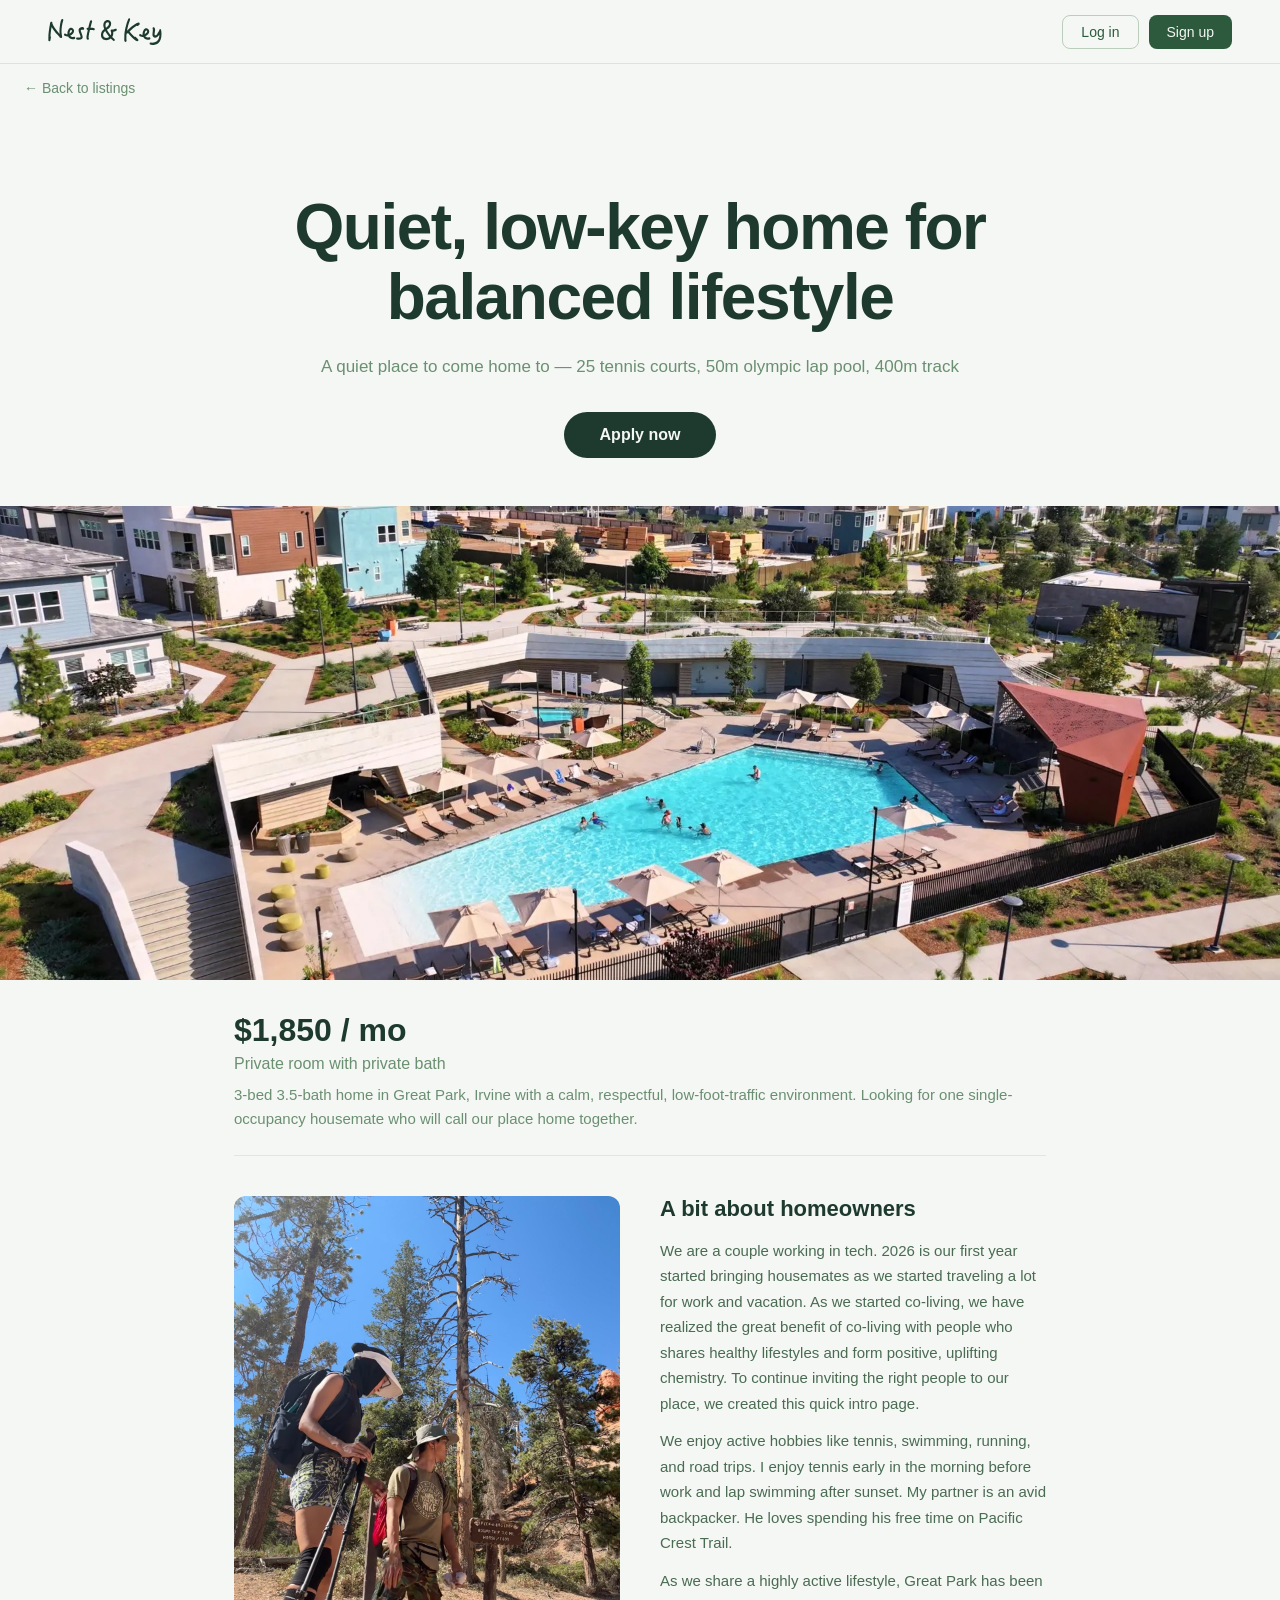
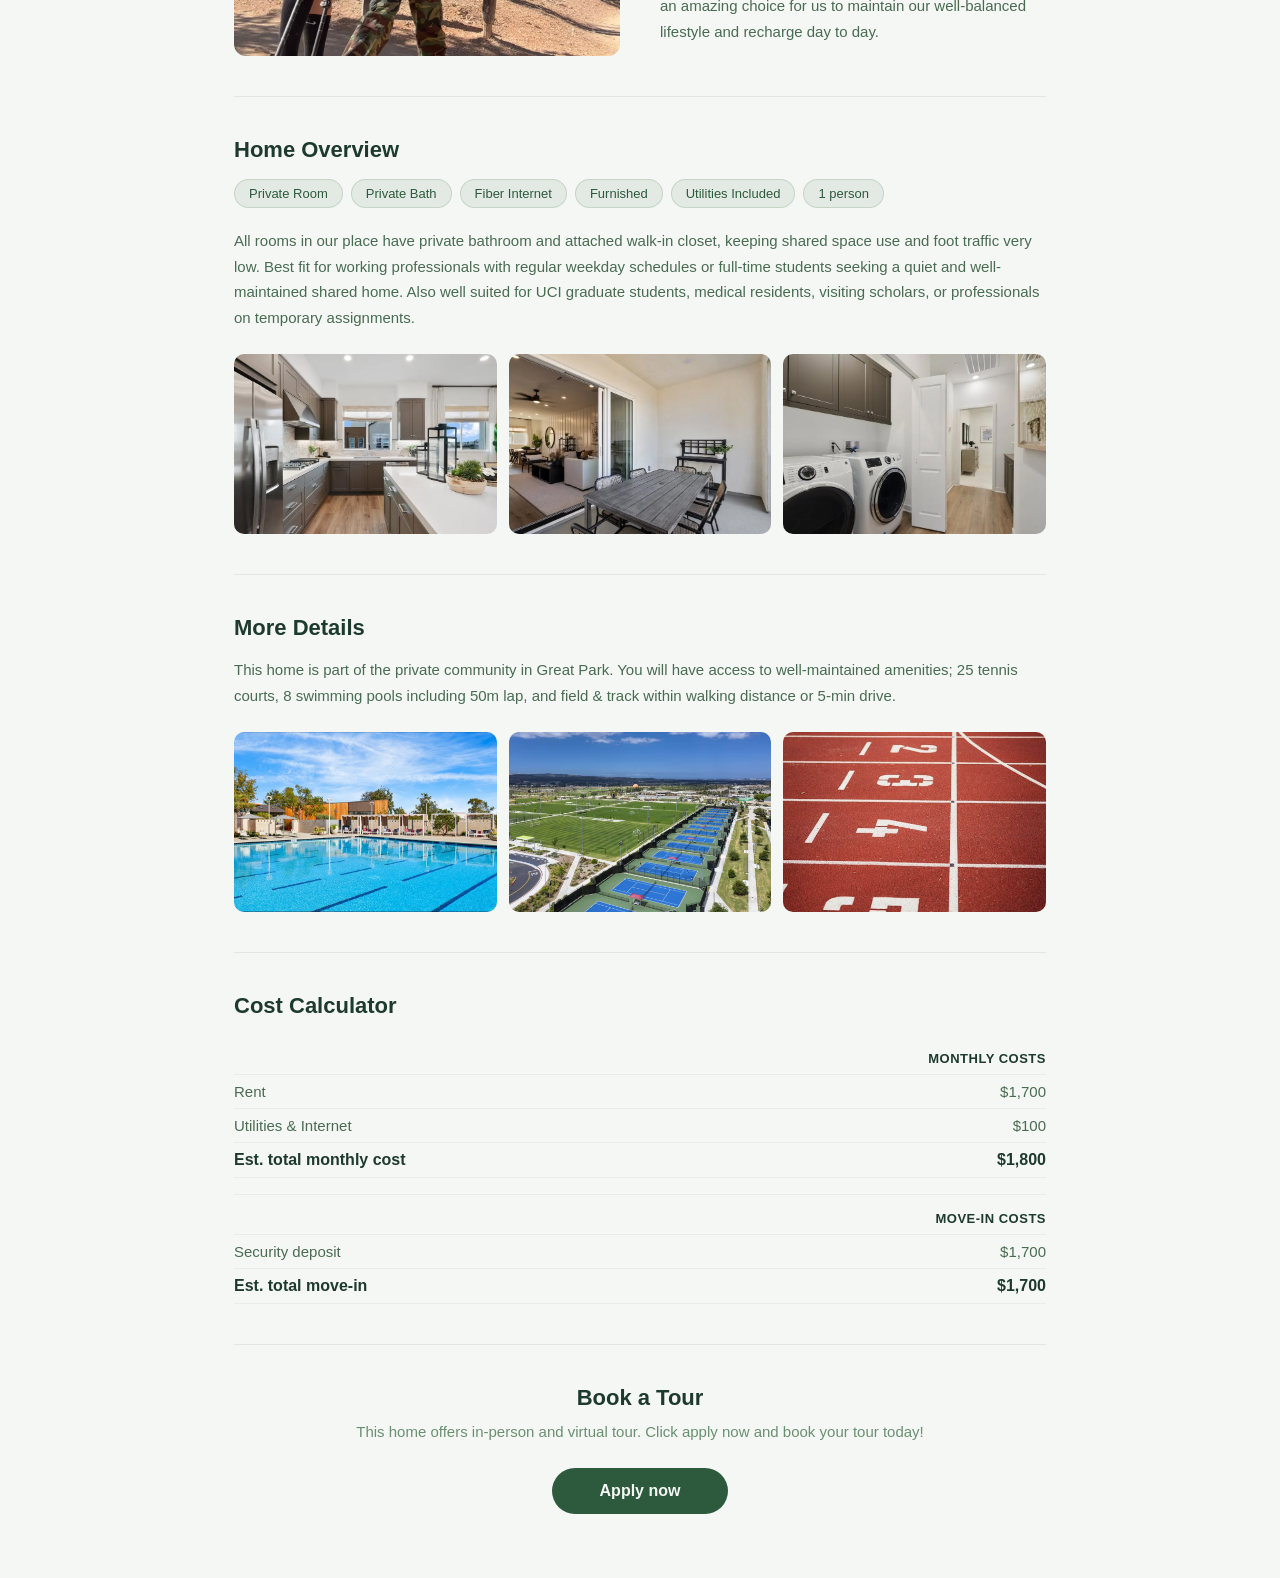
==== listing-sample-socal/index.html @ 3f39ddb7 "Add sample listing page at /listing-sample-socal Responsive property detail page for Great Park, Irv" ====
<!DOCTYPE html>
<html lang="en">
<head>
  <meta charset="UTF-8" />
  <meta name="viewport" content="width=device-width, initial-scale=1.0" />
  <title>Quiet, low-key home — Nest & Key</title>
  <style>
    * { margin: 0; padding: 0; box-sizing: border-box; }
    body { font-family: -apple-system, BlinkMacSystemFont, 'Segoe UI', sans-serif; background: #F4F7F4; color: #1E3A2F; }

    /* Nav */
    nav {
      display: flex; align-items: center; justify-content: space-between;
      padding: 0 48px; height: 64px;
      border-bottom: 1px solid rgba(80,110,80,0.15);
      background: #F4F7F4; position: sticky; top: 0; z-index: 100;
    }
    .nav-left { display: flex; align-items: center; gap: 12px; }
    .nav-logo { cursor: pointer; color: #1E3A2F; text-decoration: none; }
    .nav-actions { display: flex; gap: 10px; }
    .btn-login { padding: 8px 18px; border-radius: 8px; font-size: 14px; font-weight: 500; cursor: pointer; background: transparent; color: #2D5A3D; border: 1px solid rgba(80,130,80,0.35); }
    .btn-signup { padding: 8px 18px; border-radius: 8px; font-size: 14px; font-weight: 500; cursor: pointer; background: #2D5A3D; color: #F4F7F4; border: none; }

    /* Hero */
    .hero { text-align: center; padding: 80px 48px 48px; max-width: 860px; margin: 0 auto; }
    .hero h1 { font-size: clamp(36px, 5vw, 64px); font-weight: 700; letter-spacing: -1.5px; line-height: 1.1; color: #1E3A2F; }
    .hero p { margin-top: 20px; font-size: 17px; color: #6B8F71; line-height: 1.6; }
    .hero .apply-btn { display: inline-block; margin-top: 32px; padding: 14px 36px; background: #1E3A2F; color: #F4F7F4; border-radius: 50px; font-size: 16px; font-weight: 600; cursor: pointer; border: none; text-decoration: none; }
    .hero .apply-btn:hover { background: #2D5A3D; }

    /* Hero photo */
    .hero-photo { width: 100%; max-height: 480px; object-fit: cover; }
    .hero-photo-wrap { overflow: hidden; }
    .hero-photo-wrap img { width: 100%; max-height: 480px; object-fit: cover; display: block; }

    /* Container */
    .container { max-width: 860px; margin: 0 auto; padding: 0 24px; }

    /* Price bar */
    .price-bar { padding: 32px 0 24px; border-bottom: 1px solid rgba(80,110,80,0.12); }
    .price { font-size: 32px; font-weight: 700; color: #1E3A2F; }
    .price-sub { font-size: 16px; color: #6B8F71; margin-top: 6px; }
    .price-desc { font-size: 15px; color: #6B8F71; margin-top: 10px; line-height: 1.6; }

    /* Section */
    .section { padding: 40px 0; border-bottom: 1px solid rgba(80,110,80,0.12); }
    .section h2 { font-size: 22px; font-weight: 700; color: #1E3A2F; margin-bottom: 16px; }
    .section p { font-size: 15px; color: #4A6B52; line-height: 1.7; }

    /* Tags */
    .tags { display: flex; flex-wrap: wrap; gap: 8px; margin-bottom: 20px; }
    .tag { padding: 6px 14px; border-radius: 20px; background: rgba(80,130,80,0.1); color: #2D5A3D; font-size: 13px; font-weight: 500; border: 1px solid rgba(80,130,80,0.2); }

    /* Photo grids */
    .photo-grid-3 { display: grid; grid-template-columns: repeat(3, 1fr); gap: 12px; margin-top: 24px; }
    .photo-grid-3 img { width: 100%; height: 180px; object-fit: cover; border-radius: 10px; }

    /* Homeowner section */
    .homeowner { display: grid; grid-template-columns: 1fr 1fr; gap: 40px; align-items: stretch; }
    .homeowner-img-wrap { position: relative; overflow: hidden; border-radius: 12px; }
    .homeowner-img-wrap img { position: absolute; inset: 0; width: 100%; height: 100%; object-fit: cover; }
    .homeowner-text h2 { font-size: 22px; font-weight: 700; color: #1E3A2F; margin-bottom: 16px; }
    .homeowner-text p { font-size: 15px; color: #4A6B52; line-height: 1.7; margin-bottom: 12px; }

    /* Cost calculator */
    .cost-table { width: 100%; border-collapse: collapse; margin-top: 8px; }
    .cost-table .section-label { font-size: 13px; font-weight: 700; color: #1E3A2F; padding: 16px 0 8px; text-transform: uppercase; letter-spacing: 0.5px; }
    .cost-table tr td { padding: 8px 0; font-size: 15px; color: #4A6B52; border-bottom: 1px solid rgba(80,110,80,0.08); }
    .cost-table tr td:last-child { text-align: right; }
    .cost-table .total td { font-weight: 700; color: #1E3A2F; font-size: 16px; }
    .cost-divider { height: 16px; }

    /* Tour section */
    .tour-section { padding: 40px 0 64px; text-align: center; }
    .tour-section h2 { font-size: 22px; font-weight: 700; color: #1E3A2F; margin-bottom: 12px; }
    .tour-section p { font-size: 15px; color: #6B8F71; margin-bottom: 28px; }
    .tour-section .apply-btn { display: inline-block; padding: 14px 48px; background: #2D5A3D; color: #F4F7F4; border-radius: 50px; font-size: 16px; font-weight: 600; cursor: pointer; border: none; text-decoration: none; }
    .tour-section .apply-btn:hover { background: #3D7A52; }

    /* Back link */
    .back-link { display: inline-flex; align-items: center; gap: 6px; color: #6B8F71; font-size: 14px; text-decoration: none; padding: 16px 24px; }
    .back-link:hover { color: #1E3A2F; }

    /* Responsive */
    @media (max-width: 1024px) {
      nav { padding: 0 24px; }
    }

    @media (max-width: 768px) {
      .hero { padding: 48px 24px 32px; }
      .hero h1 { font-size: clamp(28px, 7vw, 44px); }
      .homeowner { grid-template-columns: 1fr; gap: 24px; }
      .homeowner-img-wrap { height: 240px; }
      .photo-grid-3 { grid-template-columns: 1fr 1fr; }
      .photo-grid-3 img { height: 140px; }
    }

    @media (max-width: 480px) {
      .price { font-size: 26px; }
      .photo-grid-3 { grid-template-columns: 1fr; }
      .photo-grid-3 img { height: 220px; }
      .hero .apply-btn { width: 100%; text-align: center; }
    }
  </style>
</head>
<body>

  <nav>
    <div class="nav-left">
      <a class="nav-logo" href="/">
        <svg width="120" height="34" viewBox="40 88 160 55" fill="none" xmlns="http://www.w3.org/2000/svg" style="display:block;">
          <path d="M206.475 119.691C206.475 126.019 204.839 130.495 201.611 133.25C198.942 135.488 195.542 136.65 191.324 136.65C188.655 136.65 187.321 135.832 187.321 134.283C187.321 133.163 187.881 132.604 188.957 132.561C189.473 132.604 190.248 132.69 191.281 132.819C197.866 132.733 201.654 129.849 202.687 124.125C202.902 122.79 203.031 121.413 203.031 119.95C200.75 123.135 198.512 124.727 196.317 124.727C194.939 124.727 193.906 124.297 193.132 123.35C192.314 122.446 191.926 121.284 191.926 119.864C191.926 119.003 192.013 117.625 192.228 115.818C192.443 114.01 192.572 112.719 192.572 111.858C192.572 111.6 192.486 111.255 192.357 110.739C192.185 110.222 192.142 109.878 192.142 109.62C192.142 108.544 192.744 107.984 194.036 107.984C194.724 107.984 195.284 108.458 195.671 109.404C196.015 110.179 196.188 111.126 196.188 112.159C196.188 112.546 196.015 113.752 195.757 115.732C195.499 117.712 195.37 119.046 195.37 119.734C195.37 120.509 195.671 120.897 196.36 120.897C197.307 120.897 198.297 120.251 199.33 118.96C200.104 118.013 201.137 116.334 202.472 113.967C203.117 112.848 203.031 110.524 204.452 110.524C205.786 110.524 206.475 113.795 206.475 116.808V119.691Z" fill="currentColor"/>
          <path d="M188.711 125.976C188.711 127.353 187.248 128.085 184.364 128.085C181.093 128.085 178.682 126.621 177.133 123.652H175.842C174.723 123.652 173.647 123.436 172.528 122.963C171.064 122.36 170.375 121.586 170.375 120.639C170.375 119.434 170.935 118.831 172.054 118.831C172.312 118.831 172.743 119.046 173.345 119.477C173.948 119.907 174.507 120.122 175.11 120.122H176.1C175.971 119.39 175.928 118.788 175.928 118.357C175.928 116.291 176.444 114.355 177.477 112.547C178.682 110.438 180.189 109.362 182.04 109.362C183.116 109.362 184.149 109.878 185.182 110.911C186.215 111.944 186.731 113.106 186.731 114.312C186.731 117.497 184.579 120.251 180.275 122.576C181.308 123.824 182.427 124.426 183.718 124.426C184.063 124.426 184.622 124.383 185.354 124.297C186.086 124.211 186.645 124.125 186.989 124.125C187.42 124.125 187.85 124.34 188.195 124.685C188.539 125.115 188.711 125.545 188.711 125.976ZM183.331 114.484C183.331 114.139 183.159 113.838 182.901 113.494C182.556 113.236 182.212 113.063 181.868 113.063C181.093 113.063 180.49 113.709 180.06 115C179.629 116.076 179.457 117.195 179.457 118.357V119.132C182.04 117.454 183.331 115.904 183.331 114.484Z" fill="currentColor"/>
          <path d="M171.391 102.217C171.391 103.422 170.659 104.326 169.282 105.014C168.206 105.617 167.603 105.875 167.431 105.875C167.216 105.875 166.829 105.746 166.226 105.488C162.395 107.769 158.608 110.782 154.906 114.527C156.068 116.162 157.446 117.798 159.038 119.433C160.803 121.327 162.266 122.662 163.471 123.393C163.816 123.393 163.988 123.35 164.074 123.35C164.461 123.35 164.892 123.565 165.365 123.953L167.905 126.234C168.808 127.052 169.282 127.783 169.282 128.386C169.282 128.86 169.11 129.29 168.765 129.677C168.378 130.065 167.948 130.28 167.474 130.28C166.656 130.28 165.666 129.849 164.461 129.075C160.458 126.406 156.413 122.403 152.367 117.109C151.635 117.755 150.86 118.185 150.085 118.357C149.87 120.38 149.784 122.231 149.784 123.867C149.784 125.933 149.784 127.396 149.87 128.171C149.87 128.343 149.87 128.644 149.956 129.032C149.999 129.462 150.042 129.72 150.042 129.849C150.042 130.28 149.87 130.667 149.569 131.012C149.225 131.356 148.88 131.528 148.45 131.528C147.761 131.528 147.202 131.141 146.814 130.452C146.47 129.893 146.341 129.29 146.341 128.515C146.341 128.085 146.341 127.009 146.384 125.244C146.384 123.522 146.384 122.575 146.384 122.317C146.384 118.486 147.029 113.795 148.321 108.243C149.483 103.121 150.903 98.6442 152.539 94.8135C152.969 93.8666 153.486 93.3501 154.131 93.3501C155.25 93.3501 155.853 93.8666 155.853 94.8996C155.853 95.2439 155.38 96.7934 154.476 99.5051C153.4 102.733 152.84 104.498 152.754 104.756C151.893 107.769 151.248 110.653 150.774 113.494L154.949 109.534C156.8 107.812 159.21 105.918 162.223 103.938C165.709 101.528 168.163 100.323 169.626 100.323C170.057 100.323 170.444 100.538 170.788 100.925C171.176 101.313 171.391 101.743 171.391 102.217Z" fill="currentColor"/>
          <path d="M134.182 111.556C134.182 112.159 134.053 112.633 133.881 112.891C133.622 113.192 133.235 113.493 132.632 113.752C131.599 114.311 130.222 114.785 128.457 115.172C128.543 115.904 128.586 116.678 128.586 117.453C128.586 119.562 127.984 121.585 126.865 123.479C127.769 124.254 129.017 125.459 130.652 127.051C130.911 127.439 131.083 127.912 131.083 128.429C131.083 129.548 130.48 130.107 129.318 130.107C128.629 130.107 127.037 128.816 124.454 126.148C122.044 127.912 119.634 128.773 117.137 128.773C114.641 128.773 112.618 127.998 111.025 126.449C109.433 124.899 108.658 122.876 108.658 120.294C108.658 118.142 109.089 116.334 110.036 114.828C110.724 113.709 111.972 112.374 113.866 110.782C112.833 108.113 112.36 106.09 112.36 104.627C112.36 102.302 112.962 100.323 114.254 98.6009C115.545 96.8362 117.31 95.9323 119.462 95.9323C121.097 95.9323 122.431 96.4919 123.508 97.6109C124.584 98.687 125.143 100.064 125.143 101.786C125.143 104.11 124.454 106.09 123.12 107.726C122.302 108.759 120.71 110.179 118.299 111.901C119.591 114.354 120.796 116.248 121.872 117.582L124.282 120.724C124.885 119.605 125.186 118.529 125.186 117.453C125.186 116.851 125.014 115.99 124.756 114.914C124.411 113.881 124.282 113.278 124.282 113.02C124.282 112.546 124.454 112.159 124.885 111.815C125.229 111.513 125.66 111.341 126.09 111.341C126.176 111.341 126.434 111.384 126.779 111.427C127.08 111.513 127.295 111.513 127.424 111.513C127.941 111.513 129.017 111.212 130.695 110.523C131.47 110.222 132.159 110.05 132.804 110.05C133.149 110.05 133.45 110.222 133.794 110.523C134.053 110.825 134.182 111.169 134.182 111.556ZM121.571 102.259C121.571 101.571 121.398 100.925 121.097 100.366C120.753 99.8922 120.322 99.6339 119.806 99.6339C117.223 99.6339 115.932 101.269 115.932 104.455C115.932 105.574 116.19 106.951 116.707 108.587C119.935 106.521 121.571 104.412 121.571 102.259ZM121.958 123.393C118.859 119.433 116.664 116.334 115.416 114.053C113.221 115.947 112.145 117.927 112.145 119.993C112.145 121.542 112.532 122.79 113.307 123.737C114.081 124.641 115.244 125.072 116.707 125.072C118.558 125.072 120.322 124.512 121.958 123.393Z" fill="currentColor"/>
          <path d="M98.6138 110.782C98.6138 111.299 98.4416 111.772 98.1403 112.203C97.796 112.633 97.4086 112.848 97.0212 112.848C96.4186 112.848 95.8591 112.676 95.4287 112.246C95.1274 112.246 94.3957 112.246 93.1905 112.203C91.9854 112.203 91.2106 112.16 90.7802 112.16C90.0055 115.517 89.532 117.583 89.3598 118.401C88.8433 120.811 88.5851 123.006 88.499 124.9C88.9294 125.244 89.1446 125.718 89.1446 126.406C89.1446 126.837 88.9294 127.224 88.5421 127.612C88.1116 127.956 87.7243 128.128 87.2939 128.128C85.8735 128.128 85.1848 126.923 85.1848 124.599C85.1848 123.307 85.4431 121.241 86.0026 118.444L87.2939 112.246C85.9596 112.246 85.3139 111.643 85.3139 110.395C85.3139 109.62 85.5722 109.104 86.0887 108.845C86.433 108.673 87.0786 108.544 88.1116 108.544C89.2307 103.982 90.1776 100.452 90.9524 97.8697C91.2106 96.9658 91.7271 96.4924 92.5019 96.4924C93.6209 96.4924 94.2235 97.138 94.3527 98.4292C94.0944 99.3331 93.7501 100.366 93.3627 101.571C92.8462 103.336 92.2867 105.617 91.6841 108.458C91.9854 108.458 93.0614 108.501 94.8691 108.544C97.3656 108.673 98.6138 109.405 98.6138 110.782Z" fill="currentColor"/>
          <path d="M81.4732 110.265C81.4732 110.782 81.301 111.169 80.9998 111.428C80.6554 111.772 80.268 111.901 79.8376 111.901C79.6224 111.901 79.235 111.901 78.7186 111.815C78.2021 111.815 77.8147 111.772 77.5564 111.772C76.4374 111.772 75.8778 112.202 75.8778 113.02C75.8778 113.537 76.3943 115.129 77.4704 117.798C78.5033 120.509 79.0629 122.532 79.0629 123.824C79.0629 125.072 78.5464 126.062 77.5564 126.88C76.4374 127.697 74.9309 128.128 73.0371 128.128C69.9381 128.128 68.4316 127.482 68.4316 126.277C68.4316 125.803 68.5608 125.33 68.9051 124.9C69.1633 124.469 69.5077 124.211 69.895 124.211C69.9811 124.211 70.4546 124.297 71.3154 124.383C72.1762 124.512 72.908 124.555 73.4245 124.555C74.8448 124.555 75.5765 124.082 75.5765 123.049C75.5765 122.446 75.017 120.811 73.984 118.228C72.951 115.646 72.4345 113.709 72.4345 112.504C72.4345 110.524 73.4244 109.146 75.4474 108.415C75.8778 107.726 76.6956 107.339 77.9868 107.339C79.9668 107.339 81.0428 107.984 81.215 109.275C81.3871 109.62 81.4732 109.964 81.4732 110.265Z" fill="currentColor"/>
          <path d="M67.1106 125.115C67.1106 126.492 65.6472 127.224 62.7634 127.224C59.4922 127.224 57.0819 125.761 55.5324 122.791H54.2412C53.1221 122.791 52.0461 122.576 50.927 122.102C49.4636 121.5 48.7749 120.725 48.7749 119.778C48.7749 118.573 49.3344 117.97 50.4535 117.97C50.7118 117.97 51.1422 118.185 51.7448 118.616C52.3473 119.046 52.9069 119.261 53.5095 119.261H54.4994C54.3703 118.53 54.3273 117.927 54.3273 117.497C54.3273 115.431 54.8438 113.494 55.8767 111.686C57.0819 109.577 58.5884 108.501 60.4391 108.501C61.5152 108.501 62.5482 109.018 63.5812 110.051C64.6142 111.084 65.1307 112.246 65.1307 113.451C65.1307 116.636 62.9786 119.391 58.6744 121.715C59.7074 122.963 60.8265 123.566 62.1178 123.566C62.4621 123.566 63.0216 123.523 63.7533 123.437C64.485 123.35 65.0446 123.264 65.3889 123.264C65.8193 123.264 66.2497 123.48 66.5941 123.824C66.9384 124.254 67.1106 124.685 67.1106 125.115ZM61.7304 113.623C61.7304 113.279 61.5582 112.977 61.3 112.633C60.9556 112.375 60.6113 112.203 60.267 112.203C59.4922 112.203 58.8897 112.848 58.4592 114.14C58.0288 115.216 57.8567 116.335 57.8567 117.497V118.272C60.4391 116.593 61.7304 115.043 61.7304 113.623Z" fill="currentColor"/>
          <path d="M47.7147 96.2768C47.7147 96.535 47.5856 97.0515 47.3704 97.7833C45.6487 103.207 44.8309 109.146 44.8309 115.603C44.8309 116.549 45.0892 118.874 45.6918 122.575C45.7778 123.178 45.8209 123.479 45.8209 123.522C45.8209 124.727 45.2183 125.287 44.0562 125.287C43.7549 125.287 43.4106 125.158 42.9801 124.813C42.6358 124.77 42.2054 124.426 41.6028 123.824C41.4306 123.651 40.2685 122.317 38.0734 119.735C35.4909 116.765 33.8123 114.785 33.0376 113.752C31.402 111.686 29.9816 109.491 28.7765 107.252C27.6574 113.709 27.0978 118.874 27.0118 122.704H27.3991C27.5713 123.049 27.7004 123.393 27.7004 123.78C27.7004 124.857 27.3991 126.664 26.7965 129.247C26.5813 130.108 26.1079 130.538 25.3331 130.538C24.9027 130.538 24.5153 130.323 24.128 129.935C23.6976 129.548 23.5254 129.161 23.5254 128.73V125.115C23.5254 119.089 24.4723 111.212 26.3661 101.528C26.237 101.356 26.194 101.141 26.194 100.925C26.194 100.538 26.4092 100.108 26.9257 99.591C27.4422 99.1176 27.8726 98.8593 28.26 98.8593C28.7765 98.8593 29.2069 99.0315 29.5512 99.3758C29.8955 99.7201 30.0677 100.151 30.0677 100.667C30.0677 100.839 29.9816 101.054 29.8955 101.399C31.445 105.789 35.4048 111.514 41.6889 118.572C41.5167 116.42 41.4737 114.828 41.4737 113.752C41.4737 111.298 41.7319 108.285 42.2915 104.67C42.851 100.753 43.5397 97.8263 44.3575 95.8464C44.7018 94.9855 45.2613 94.5121 46.0361 94.5121C46.4665 94.5121 46.8539 94.7273 47.1982 95.0716C47.5425 95.459 47.7147 95.8464 47.7147 96.2768Z" fill="currentColor"/>
        </svg>
      </a>
    </div>
    <div class="nav-actions">
      <button class="btn-login">Log in</button>
      <button class="btn-signup">Sign up</button>
    </div>
  </nav>

  <a class="back-link" href="/">← Back to listings</a>

  <!-- Hero -->
  <div class="hero">
    <h1>Quiet, low-key home for balanced lifestyle</h1>
    <p>A quiet place to come home to — 25 tennis courts, 50m olympic lap pool, 400m track</p>
    <a href="#tour" class="apply-btn">Apply now</a>
  </div>

  <!-- Hero photo -->
  <div class="hero-photo-wrap">
    <img src="photos/hero.jpeg" alt="Property exterior" />
  </div>

  <div class="container">

    <!-- Price bar -->
    <div class="price-bar">
      <div class="price">$1,850 / mo</div>
      <div class="price-sub">Private room with private bath</div>
      <div class="price-desc">3-bed 3.5-bath home in Great Park, Irvine with a calm, respectful, low-foot-traffic environment. Looking for one single-occupancy housemate who will call our place home together.</div>
    </div>

    <!-- Homeowner -->
    <div class="section">
      <div class="homeowner">
        <div class="homeowner-img-wrap">
          <img src="photos/homeowners.jpeg" alt="Homeowners" />
        </div>
        <div class="homeowner-text">
          <h2>A bit about homeowners</h2>
          <p>We are a couple working in tech. 2026 is our first year started bringing housemates as we started traveling a lot for work and vacation. As we started co-living, we have realized the great benefit of co-living with people who shares healthy lifestyles and form positive, uplifting chemistry. To continue inviting the right people to our place, we created this quick intro page.</p>
          <p>We enjoy active hobbies like tennis, swimming, running, and road trips. I enjoy tennis early in the morning before work and lap swimming after sunset. My partner is an avid backpacker. He loves spending his free time on Pacific Crest Trail.</p>
          <p>As we share a highly active lifestyle, Great Park has been an amazing choice for us to maintain our well-balanced lifestyle and recharge day to day.</p>
        </div>
      </div>
    </div>

    <!-- Home Overview -->
    <div class="section">
      <h2>Home Overview</h2>
      <div class="tags">
        <span class="tag">Private Room</span>
        <span class="tag">Private Bath</span>
        <span class="tag">Fiber Internet</span>
        <span class="tag">Furnished</span>
        <span class="tag">Utilities Included</span>
        <span class="tag">1 person</span>
      </div>
      <p>All rooms in our place have private bathroom and attached walk-in closet, keeping shared space use and foot traffic very low. Best fit for working professionals with regular weekday schedules or full-time students seeking a quiet and well-maintained shared home. Also well suited for UCI graduate students, medical residents, visiting scholars, or professionals on temporary assignments.</p>
      <div class="photo-grid-3">
        <img src="photos/interior-1.jpg" alt="Interior" />
        <img src="photos/interior-2.jpg" alt="Interior" />
        <img src="photos/interior-3.jpg" alt="Laundry and closet" />
      </div>
    </div>

    <!-- More Details -->
    <div class="section">
      <h2>More Details</h2>
      <p>This home is part of the private community in Great Park. You will have access to well-maintained amenities; 25 tennis courts, 8 swimming pools including 50m lap, and field & track within walking distance or 5-min drive.</p>
      <div class="photo-grid-3">
        <img src="photos/amenity-pool.jpg" alt="Olympic lap pool" />
        <img src="photos/amenity-tennis.jpeg" alt="Tennis courts" />
        <img src="photos/amenity-track.jpg" alt="400m track" />
      </div>
    </div>

    <!-- Cost Calculator -->
    <div class="section">
      <h2>Cost Calculator</h2>
      <table class="cost-table">
        <tr><td colspan="2" class="section-label">Monthly costs</td></tr>
        <tr><td>Rent</td><td>$1,700</td></tr>
        <tr><td>Utilities & Internet</td><td>$100</td></tr>
        <tr class="total"><td>Est. total monthly cost</td><td>$1,800</td></tr>
        <tr class="cost-divider"><td colspan="2"></td></tr>
        <tr><td colspan="2" class="section-label">Move-in costs</td></tr>
        <tr><td>Security deposit</td><td>$1,700</td></tr>
        <tr class="total"><td>Est. total move-in</td><td>$1,700</td></tr>
      </table>
    </div>

    <!-- Book a Tour -->
    <div class="tour-section" id="tour">
      <h2>Book a Tour</h2>
      <p>This home offers in-person and virtual tour. Click apply now and book your tour today!</p>
      <a href="#" class="apply-btn">Apply now</a>
    </div>

  </div>

</body>
</html>
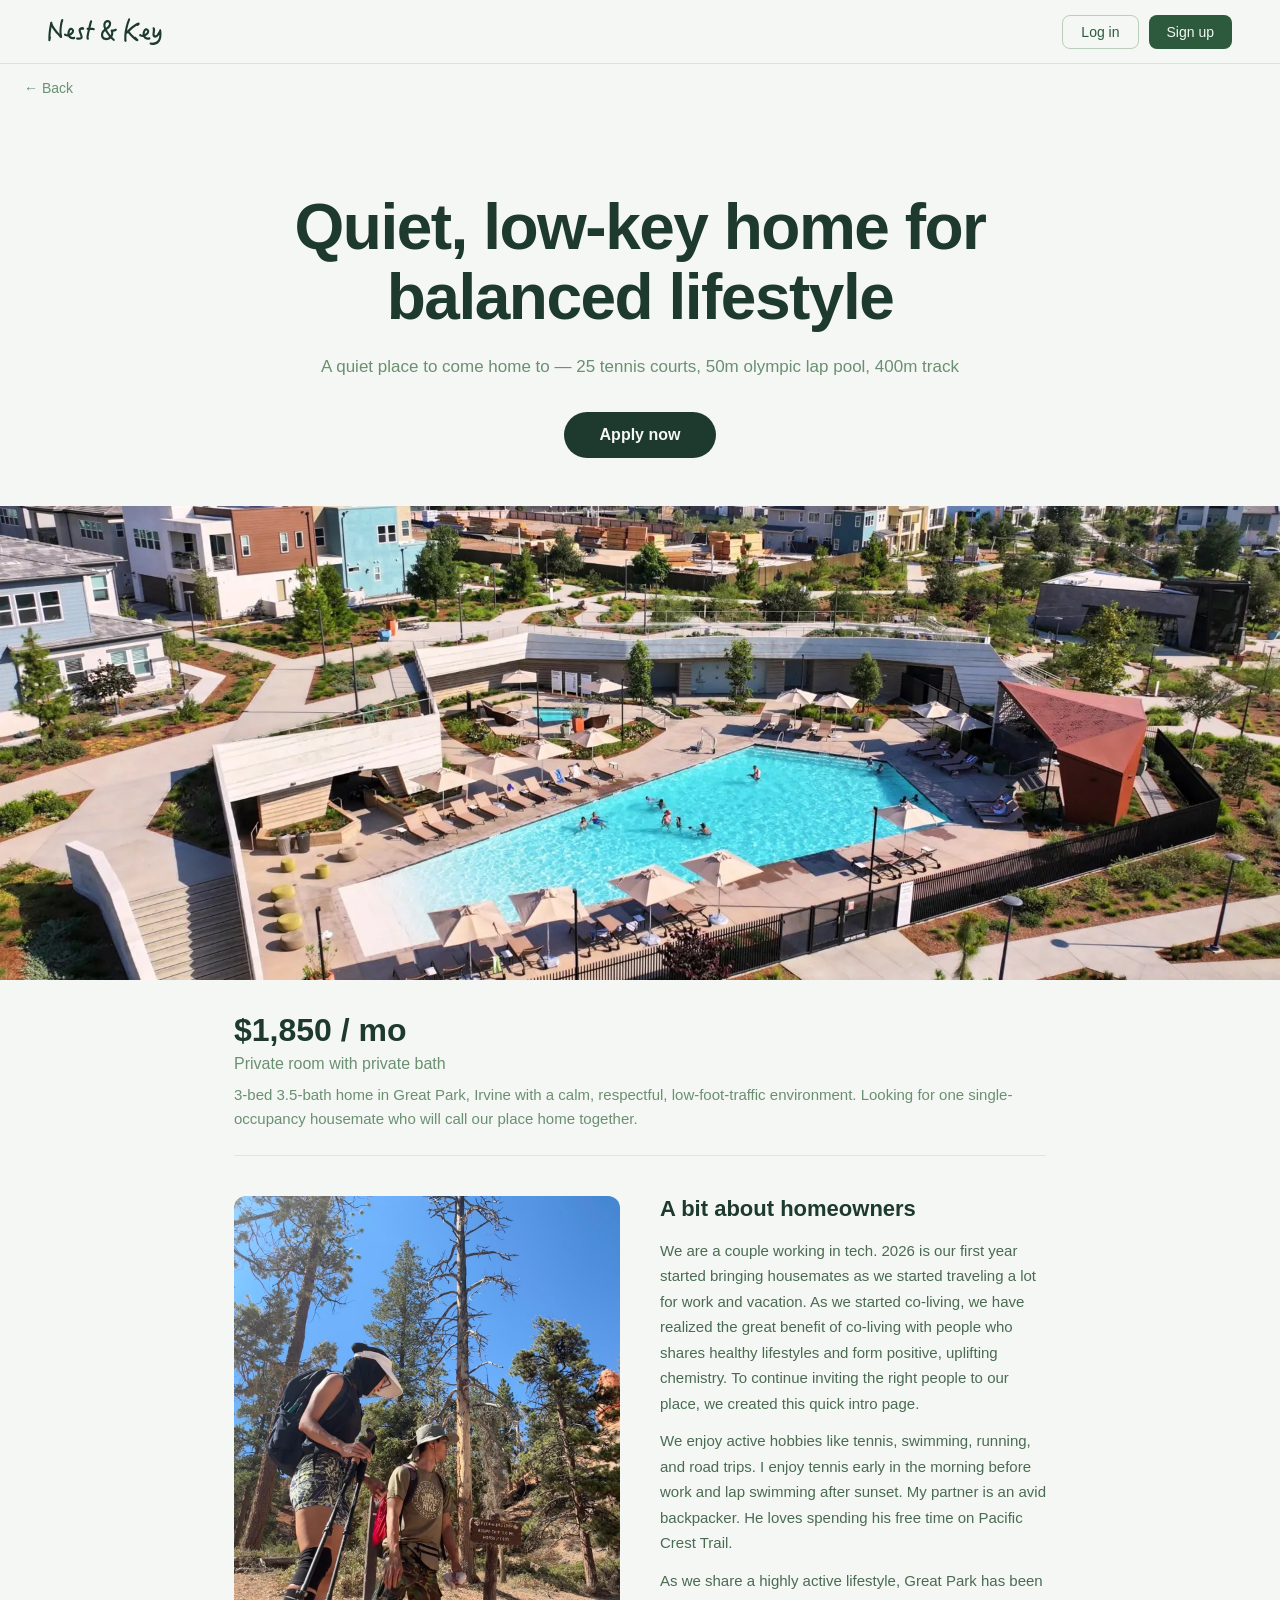
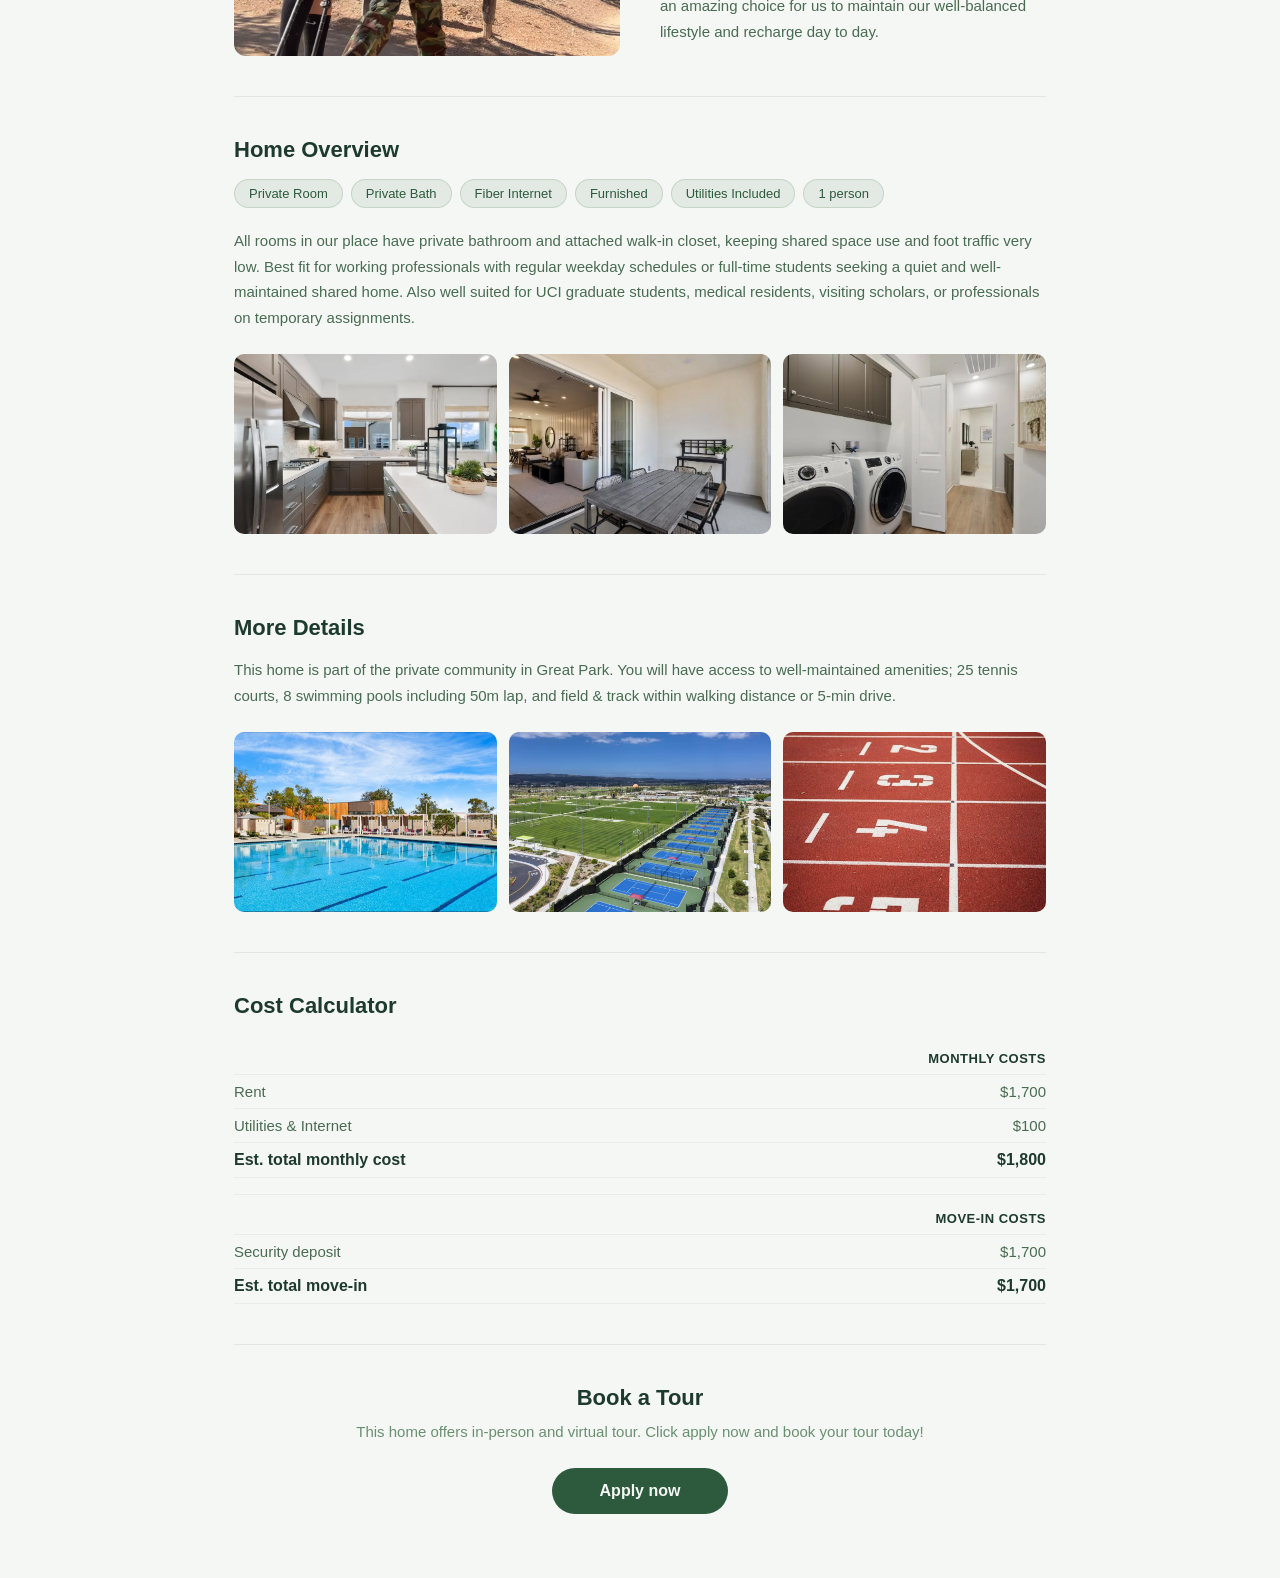
==== commit e8d33d72: "Reposition landlord/agent pages and fix sample listing back link - Landlords: new hero, How It Works" ====
--- a/listing-sample-socal/index.html
+++ b/listing-sample-socal/index.html
@@ -4,6 +4,7 @@
   <meta charset="UTF-8" />
   <meta name="viewport" content="width=device-width, initial-scale=1.0" />
   <title>Quiet, low-key home — Nest & Key</title>
+  <base href="/listing-sample-socal/">
   <style>
     * { margin: 0; padding: 0; box-sizing: border-box; }
     body { font-family: -apple-system, BlinkMacSystemFont, 'Segoe UI', sans-serif; background: #F4F7F4; color: #1E3A2F; }
@@ -126,7 +127,7 @@
     </div>
   </nav>
 
-  <a class="back-link" href="/">← Back to listings</a>
+  <a class="back-link" href="/#landlords">← Back</a>
 
   <!-- Hero -->
   <div class="hero">
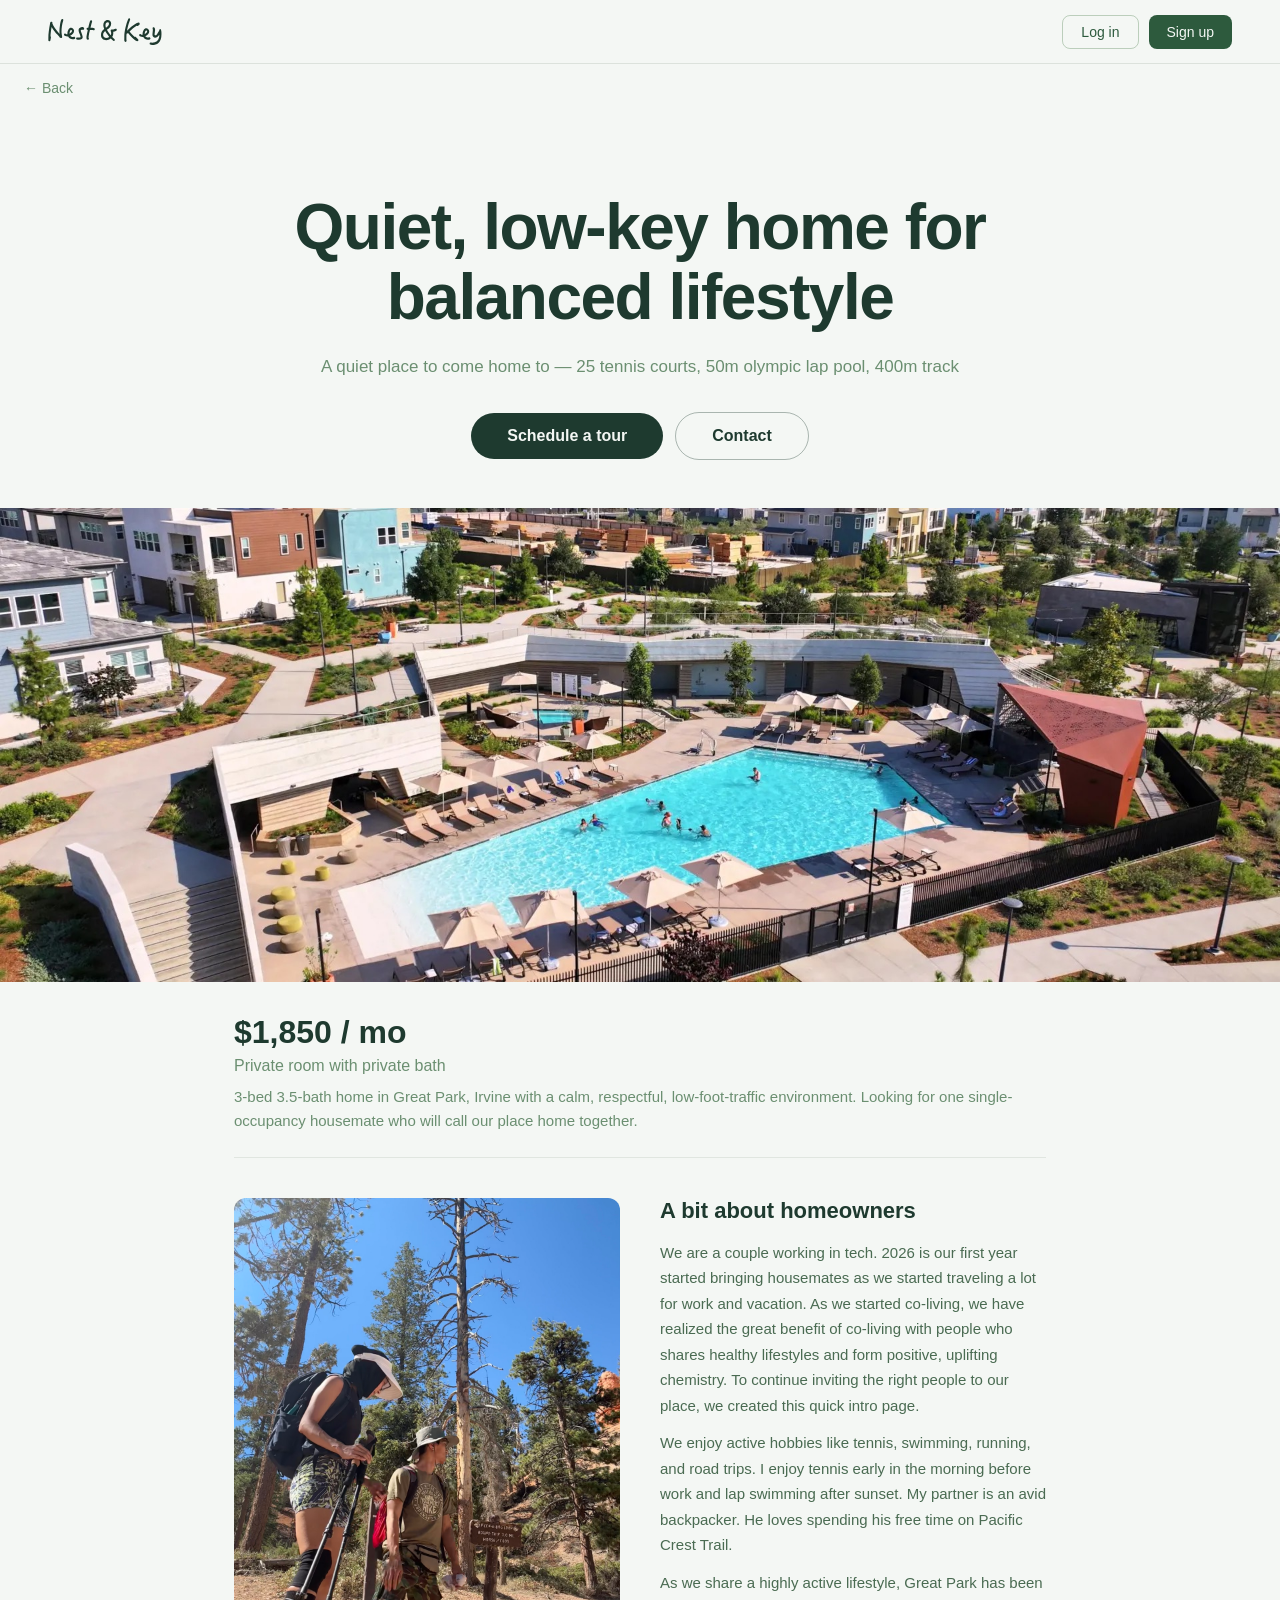
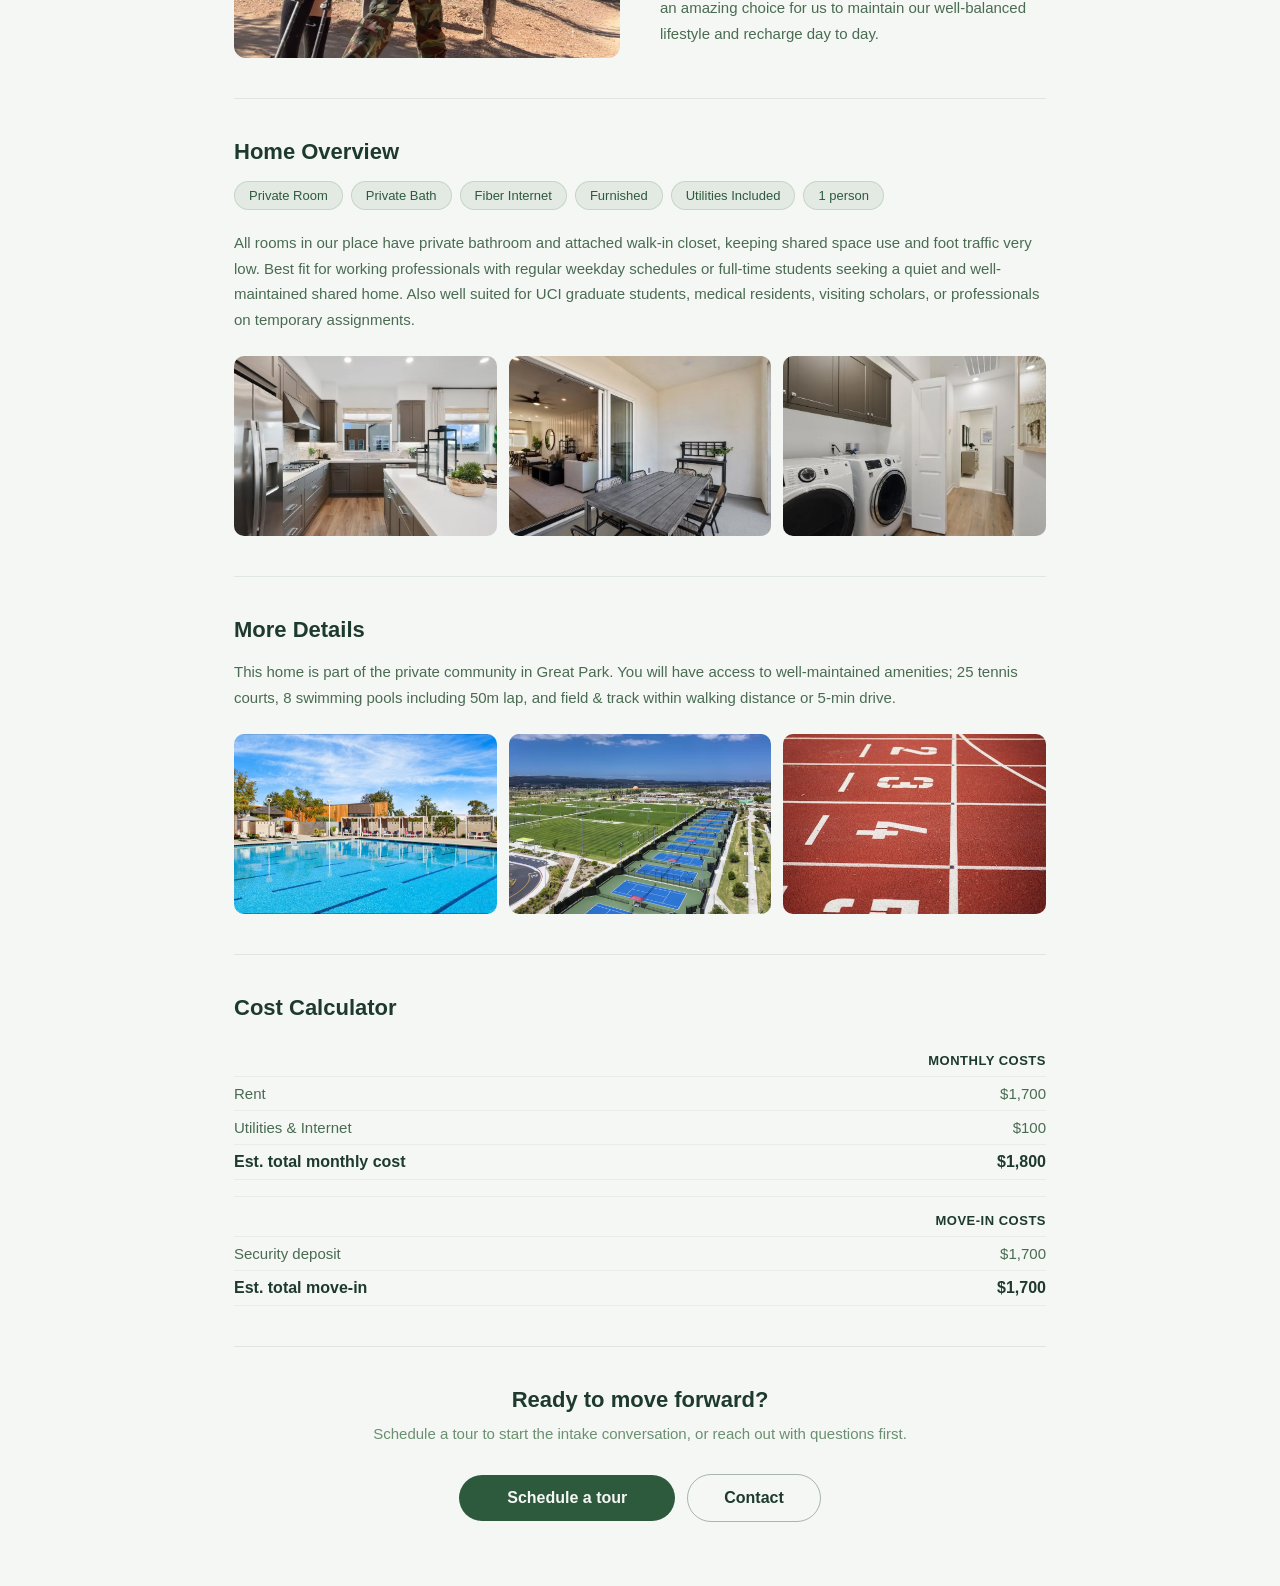
==== commit 3f06ff1d: "Merge Design handoff: footer privacy notes + listing page CTA/intake flow - styles.css: add position" ====
--- a/listing-sample-socal/index.html
+++ b/listing-sample-socal/index.html
@@ -26,11 +26,64 @@
     .hero { text-align: center; padding: 80px 48px 48px; max-width: 860px; margin: 0 auto; }
     .hero h1 { font-size: clamp(36px, 5vw, 64px); font-weight: 700; letter-spacing: -1.5px; line-height: 1.1; color: #1E3A2F; }
     .hero p { margin-top: 20px; font-size: 17px; color: #6B8F71; line-height: 1.6; }
-    .hero .apply-btn { display: inline-block; margin-top: 32px; padding: 14px 36px; background: #1E3A2F; color: #F4F7F4; border-radius: 50px; font-size: 16px; font-weight: 600; cursor: pointer; border: none; text-decoration: none; }
+    .hero .apply-btn { display: inline-block; margin-top: 0; padding: 14px 36px; background: #1E3A2F; color: #F4F7F4; border-radius: 50px; font-size: 16px; font-weight: 600; cursor: pointer; border: none; text-decoration: none; }
     .hero .apply-btn:hover { background: #2D5A3D; }
+    .hero-cta-row { display: flex; gap: 12px; justify-content: center; margin-top: 32px; flex-wrap: wrap; align-items: center; }
+    .contact-btn { display: inline-block; padding: 14px 36px; background: transparent; color: #1E3A2F; border: 1.5px solid rgba(30,58,47,0.35); border-radius: 50px; font-size: 16px; font-weight: 600; cursor: pointer; text-decoration: none; transition: all 0.2s; }
+    .contact-btn:hover { background: rgba(30,58,47,0.06); }
+    .apply-btn { transition: all 0.2s; }
+
+    /* Modals */
+    .modal-overlay { display: none; position: fixed; inset: 0; background: rgba(30,58,47,0.45); z-index: 300; align-items: center; justify-content: center; padding: 24px; }
+    .modal-overlay.open { display: flex; }
+    .modal-card { background: #fff; border-radius: 16px; max-width: 420px; width: 100%; max-height: 85vh; overflow: hidden; position: relative; box-shadow: 0 24px 60px rgba(30,58,47,0.25); display: flex; flex-direction: column; }
+    .modal-card.chat-popover { max-width: 440px; }
+    .apply-summary-card { margin: 0 16px; padding: 14px 16px; border: 1px solid rgba(45,90,61,0.25); background: #F4F8F4; border-radius: 12px; }
+    .apply-summary-title { font-size: 10.5px; font-weight: 700; letter-spacing: 0.5px; text-transform: uppercase; color: #2D5A3D; }
+    .apply-summary-rows { margin-top: 8px; display: flex; flex-direction: column; gap: 5px; }
+    .apply-summary-row { display: flex; gap: 8px; font-size: 12px; line-height: 1.4; }
+    .apply-summary-label { flex-shrink: 0; width: 92px; color: #8BAF8E; font-weight: 600; }
+    .apply-summary-value { color: #1E3A2F; font-weight: 500; }
+    .apply-submit-btn { width: calc(100% - 32px); margin: 12px 16px 0; padding: 12px; background: #2D5A3D; color: #F4F7F4; border: none; font-size: 14px; font-weight: 600; cursor: pointer; border-radius: 8px; }
+    .apply-submit-btn:hover { background: #3D7A52; }
+    .apply-submit-btn:disabled { opacity: 0.5; cursor: not-allowed; }
+    .apply-disclosure { font-size: 11px; color: #8BAF8E; line-height: 1.5; margin: 10px 16px 0; text-align: center; }
+    .modal-close { position: absolute; top: 12px; right: 14px; background: none; border: none; font-size: 20px; color: #8BAF8E; cursor: pointer; line-height: 1; z-index: 2; }
+    .modal-close:hover { color: #1E3A2F; }
+
+    /* Contact form */
+    .modal-body { padding: 28px 24px; text-align: left; }
+    .modal-body h3 { font-size: 18px; font-weight: 700; color: #1E3A2F; margin-bottom: 6px; }
+    .modal-body .modal-sub { font-size: 13.5px; color: #6B8F71; margin-bottom: 20px; line-height: 1.5; }
+    .modal-field { display: flex; flex-direction: column; gap: 5px; margin-bottom: 14px; }
+    .modal-field label { font-size: 12.5px; font-weight: 600; color: #1E3A2F; }
+    .modal-field input, .modal-field textarea { padding: 12px 14px; border-radius: 8px; border: 1px solid rgba(80,130,80,0.35); font-size: 14px; color: #1E3A2F; outline: none; font-family: inherit; resize: none; }
+    .modal-field input:focus, .modal-field textarea:focus { border-color: #2D5A3D; }
+    .modal-submit { width: 100%; padding: 13px; margin-top: 6px; background: #2D5A3D; color: #F4F7F4; border: none; border-radius: 8px; font-size: 15px; font-weight: 600; cursor: pointer; }
+    .modal-submit:hover { background: #3D7A52; }
+    .modal-submit:disabled { opacity: 0.5; cursor: not-allowed; }
+    .modal-success { padding: 32px 24px; text-align: center; font-size: 15px; color: #2D5A3D; font-weight: 500; line-height: 1.6; }
+
+    /* Chat popover (Schedule a tour) */
+    .chat-popover .chat-header { display: flex; align-items: center; gap: 10px; padding: 16px 44px 14px 20px; border-bottom: 1px solid rgba(80,110,80,0.1); }
+    .chat-popover .chat-avatar { width: 30px; height: 30px; border-radius: 50%; background: #2D5A3D; color: #F4F7F4; display: flex; align-items: center; justify-content: center; font-size: 14px; font-weight: 700; flex-shrink: 0; }
+    .chat-popover .chat-header-name { font-size: 14px; font-weight: 600; color: #1E3A2F; display: block; }
+    .chat-popover .chat-header-sub { font-size: 12px; color: #8BAF8E; display: block; }
+    .chat-popover .chat-messages { padding: 20px; display: flex; flex-direction: column; gap: 14px; min-height: 260px; max-height: 340px; overflow-y: auto; text-align: left; }
+    .chat-popover .msg { max-width: 82%; font-size: 14.5px; line-height: 1.55; }
+    .chat-popover .msg.nest { align-self: flex-start; }
+    .chat-popover .msg.nest .msg-label { font-size: 10.5px; font-weight: 700; letter-spacing: 0.8px; color: #2D5A3D; text-transform: uppercase; margin-bottom: 4px; }
+    .chat-popover .msg.nest .msg-text { background: #F4F7F4; color: #1E3A2F; padding: 10px 14px; border-radius: 0 12px 12px 12px; }
+    .chat-popover .msg.user { align-self: flex-end; }
+    .chat-popover .msg.user .msg-text { background: #2D5A3D; color: #F4F7F4; padding: 10px 14px; border-radius: 12px 0 12px 12px; }
+    .chat-popover .chat-input-row { display: flex; gap: 8px; padding: 14px; border-top: 1px solid rgba(80,110,80,0.12); }
+    .chat-popover .chat-input-row input { flex: 1; padding: 11px 13px; border-radius: 8px; border: 1px solid rgba(80,130,80,0.35); font-size: 14px; color: #1E3A2F; outline: none; font-family: inherit; }
+    .chat-popover .chat-input-row input:focus { border-color: #2D5A3D; }
+    .chat-popover .chat-send { min-width: 42px; border-radius: 8px; background: #2D5A3D; color: #F4F7F4; border: none; font-size: 16px; cursor: pointer; flex-shrink: 0; }
+    .chat-popover .chat-send:hover { background: #3D7A52; }
+    .chat-popover .chat-send:disabled { opacity: 0.4; cursor: not-allowed; }
 
     /* Hero photo */
-    .hero-photo { width: 100%; max-height: 480px; object-fit: cover; }
     .hero-photo-wrap { overflow: hidden; }
     .hero-photo-wrap img { width: 100%; max-height: 480px; object-fit: cover; display: block; }
 
@@ -133,7 +186,10 @@
   <div class="hero">
     <h1>Quiet, low-key home for balanced lifestyle</h1>
     <p>A quiet place to come home to — 25 tennis courts, 50m olympic lap pool, 400m track</p>
-    <a href="#tour" class="apply-btn">Apply now</a>
+    <div class="hero-cta-row">
+      <button class="apply-btn" onclick="openModal('apply-modal')">Schedule a tour</button>
+      <button class="contact-btn" onclick="openModal('contact-modal')">Contact</button>
+    </div>
   </div>
 
   <!-- Hero photo -->
@@ -210,14 +266,240 @@
       </table>
     </div>
 
-    <!-- Book a Tour -->
+    <!-- Tour section -->
     <div class="tour-section" id="tour">
-      <h2>Book a Tour</h2>
-      <p>This home offers in-person and virtual tour. Click apply now and book your tour today!</p>
-      <a href="#" class="apply-btn">Apply now</a>
+      <h2>Ready to move forward?</h2>
+      <p>Schedule a tour to start the intake conversation, or reach out with questions first.</p>
+      <div class="hero-cta-row">
+        <button class="apply-btn" onclick="openModal('apply-modal')">Schedule a tour</button>
+        <button class="contact-btn" onclick="openModal('contact-modal')">Contact</button>
+      </div>
     </div>
 
   </div>
+
+  <!-- Schedule a tour — AI intake chat popover -->
+  <div class="modal-overlay" id="apply-modal">
+    <div class="modal-card chat-popover">
+      <button class="modal-close" onclick="closeModal('apply-modal')" aria-label="Close">×</button>
+      <div class="chat-header">
+        <span class="chat-avatar">N</span>
+        <div>
+          <span class="chat-header-name">Nest</span>
+          <span class="chat-header-sub">Scheduling a tour for this room</span>
+        </div>
+      </div>
+      <div class="chat-messages" id="apply-chat-messages">
+        <div class="msg nest">
+          <div class="msg-label">Nest</div>
+          <div class="msg-text">Hi — I'm Nest. Want to schedule a tour of this room in Great Park? Tell me your name to start.</div>
+        </div>
+      </div>
+      <div class="chat-input-row" id="apply-chat-input-row">
+        <input type="text" id="apply-chat-input" placeholder="Type your answer…" />
+        <button class="chat-send" id="apply-chat-send" aria-label="Send">↑</button>
+      </div>
+    </div>
+  </div>
+
+  <!-- Contact — email form popover -->
+  <div class="modal-overlay" id="contact-modal">
+    <div class="modal-card">
+      <button class="modal-close" onclick="closeModal('contact-modal')" aria-label="Close">×</button>
+      <div class="modal-body">
+        <h3>Contact the homeowners</h3>
+        <p class="modal-sub">Have a question about this room? Send a note and we'll get back to you by email.</p>
+        <form id="contact-form" onsubmit="submitContactForm(event)">
+          <div class="modal-field">
+            <label for="contact-name">Name</label>
+            <input type="text" id="contact-name" required />
+          </div>
+          <div class="modal-field">
+            <label for="contact-email">Email</label>
+            <input type="email" id="contact-email" required />
+          </div>
+          <div class="modal-field">
+            <label for="contact-message">Message</label>
+            <textarea id="contact-message" rows="4" required></textarea>
+          </div>
+          <button type="submit" class="modal-submit" id="contact-submit-btn">Send message</button>
+        </form>
+      </div>
+    </div>
+  </div>
+
+  <script src="../shared.js"></script>
+  <script>
+    function openModal(id) {
+      document.getElementById(id).classList.add('open');
+    }
+    function closeModal(id) {
+      document.getElementById(id).classList.remove('open');
+    }
+    document.querySelectorAll('.modal-overlay').forEach(function(overlay) {
+      overlay.addEventListener('click', function(e) {
+        if (e.target === overlay) closeModal(overlay.id);
+      });
+    });
+
+    // Contact form
+    async function submitContactForm(e) {
+      e.preventDefault();
+      const btn = document.getElementById('contact-submit-btn');
+      const name = document.getElementById('contact-name').value;
+      const email = document.getElementById('contact-email').value;
+      const message = document.getElementById('contact-message').value;
+      btn.textContent = 'Sending…';
+      btn.disabled = true;
+      try {
+        await fetch(SCRIPT_URL, {
+          method: 'POST',
+          mode: 'no-cors',
+          headers: { 'content-type': 'application/json' },
+          body: JSON.stringify({ sheet: 'ListingContact', listing: 'great-park-irvine', name, email, message, timestamp: new Date().toISOString() })
+        });
+      } catch (_) {}
+      document.querySelector('#contact-modal .modal-body').innerHTML =
+        '<div class="modal-success">✓ Message sent — the homeowners will reach out to you by email soon.</div>';
+    }
+
+    // Schedule a tour — scripted intake chat
+    const applySteps = [
+      { key: 'name',          prompt: "Perfect — what's the best phone number to reach you at?" },
+      { key: 'phone',         prompt: "Got it. When are you hoping to move in?" },
+      { key: 'moveIn',        prompt: "And how long of a lease are you looking for?" },
+      { key: 'leaseDuration', prompt: "Thanks. What's the best email to send details to?" },
+      { key: 'email',         prompt: "One more before the practical stuff — in a sentence or two, what draws you to this room or the lifestyle here?" },
+      { key: 'fit',           prompt: '__PRIVACY__' },
+      { key: 'credit',        prompt: "Thanks for sharing that. Last one — what's your monthly income, and where does it come from (job, freelance, etc.)?" },
+      { key: 'income',        prompt: null }
+    ];
+    let applyState = {};
+    let applyStep = 0;
+    let applySummaryShown = false;
+
+    function appendApplyMsg(role, text) {
+      const box = document.getElementById('apply-chat-messages');
+      const div = document.createElement('div');
+      div.className = 'msg ' + role;
+      div.innerHTML = role === 'nest'
+        ? '<div class="msg-label">Nest</div><div class="msg-text">' + text + '</div>'
+        : '<div class="msg-text">' + text + '</div>';
+      box.appendChild(div);
+      box.scrollTop = box.scrollHeight;
+      return div;
+    }
+
+    function escapeHtml(s) {
+      return String(s).replace(/&/g, '&amp;').replace(/</g, '&lt;').replace(/>/g, '&gt;');
+    }
+
+    function sendApplyChat() {
+      const input = document.getElementById('apply-chat-input');
+      const text = input.value.trim();
+      if (!text) return;
+      appendApplyMsg('user', text);
+      input.value = '';
+
+      if (applySummaryShown) {
+        applyState.fit = applyState.fit ? applyState.fit + ' ' + text : text;
+        setTimeout(function() {
+          appendApplyMsg('nest', "Added that in — updated below.");
+          renderApplySummary();
+        }, 300);
+        return;
+      }
+
+      const step = applySteps[applyStep];
+      applyState[step.key] = text;
+
+      if (step.prompt) {
+        applyStep++;
+        if (step.prompt === '__PRIVACY__') {
+          setTimeout(function() { appendApplyMsg('nest', "Income & credit are self-reported and used only to find homes you'd qualify for — never shared or used for anything else."); }, 350);
+          setTimeout(function() { appendApplyMsg('nest', "What's your self-reported credit score range?"); }, 900);
+        } else {
+          setTimeout(function() { appendApplyMsg('nest', step.prompt); }, 350);
+        }
+      } else {
+        setTimeout(showApplySummary, 350);
+      }
+    }
+
+    function renderApplySummary() {
+      const rows = [
+        ['Name',           applyState.name],
+        ['Phone',          applyState.phone],
+        ['Move-in',        applyState.moveIn],
+        ['Lease length',   applyState.leaseDuration],
+        ['Email',          applyState.email],
+        ['Why this room',  applyState.fit],
+        ['Credit score',   applyState.credit],
+        ['Income & source',applyState.income]
+      ];
+      const rowsHtml = rows.map(function(r) {
+        return '<div class="apply-summary-row"><span class="apply-summary-label">' + r[0] + '</span><span class="apply-summary-value">' + escapeHtml(r[1] || '') + '</span></div>';
+      }).join('');
+      const box = document.getElementById('apply-chat-messages');
+      let card = document.getElementById('apply-summary-card');
+      if (card) card.remove();
+      card = document.createElement('div');
+      card.className = 'apply-summary-card';
+      card.id = 'apply-summary-card';
+      card.innerHTML = '<div class="apply-summary-title">Ready to submit</div><div class="apply-summary-rows">' + rowsHtml + '</div>';
+      box.appendChild(card);
+      box.scrollTop = box.scrollHeight;
+    }
+
+    function showApplySummary() {
+      const input = document.getElementById('apply-chat-input');
+      const sendBtn = document.getElementById('apply-chat-send');
+      appendApplyMsg('nest', "Here's what I've got — does this look right? Click submit below if so, or keep typing to add more.");
+      applySummaryShown = true;
+      renderApplySummary();
+      if (!document.getElementById('apply-disclosure')) {
+        const note = document.createElement('p');
+        note.className = 'apply-disclosure';
+        note.id = 'apply-disclosure';
+        note.textContent = "Self-reported income and credit are for initial screening only — we'll verify with a credit report and background check at a later stage.";
+        document.getElementById('apply-chat-input-row').insertAdjacentElement('beforebegin', note);
+      }
+      if (!document.getElementById('apply-submit-btn')) {
+        const btn = document.createElement('button');
+        btn.className = 'apply-submit-btn';
+        btn.id = 'apply-submit-btn';
+        btn.textContent = 'Submit tour request →';
+        btn.onclick = submitApplyChat;
+        document.getElementById('apply-chat-input-row').insertAdjacentElement('beforebegin', btn);
+      }
+      input.disabled = false;
+      sendBtn.disabled = false;
+      input.focus();
+    }
+
+    async function submitApplyChat() {
+      const btn = document.getElementById('apply-submit-btn');
+      btn.textContent = 'Submitting…';
+      btn.disabled = true;
+      document.getElementById('apply-chat-input').disabled = true;
+      document.getElementById('apply-chat-send').disabled = true;
+      try {
+        await fetch(SCRIPT_URL, {
+          method: 'POST',
+          mode: 'no-cors',
+          headers: { 'content-type': 'application/json' },
+          body: JSON.stringify({ sheet: 'ListingApplications', listing: 'great-park-irvine', ...applyState, timestamp: new Date().toISOString() })
+        });
+      } catch (_) {}
+      document.querySelector('#apply-modal .modal-card').innerHTML =
+        '<button class="modal-close" onclick="closeModal(\'apply-modal\')" aria-label="Close">×</button><div class="modal-success">✓ You\'re in — the homeowners will reach out to <strong>' + escapeHtml(applyState.email || 'your email') + '</strong> shortly.</div>';
+    }
+
+    document.getElementById('apply-chat-send').addEventListener('click', sendApplyChat);
+    document.getElementById('apply-chat-input').addEventListener('keydown', function(e) {
+      if (e.key === 'Enter') { e.preventDefault(); sendApplyChat(); }
+    });
+  </script>
 
 </body>
 </html>
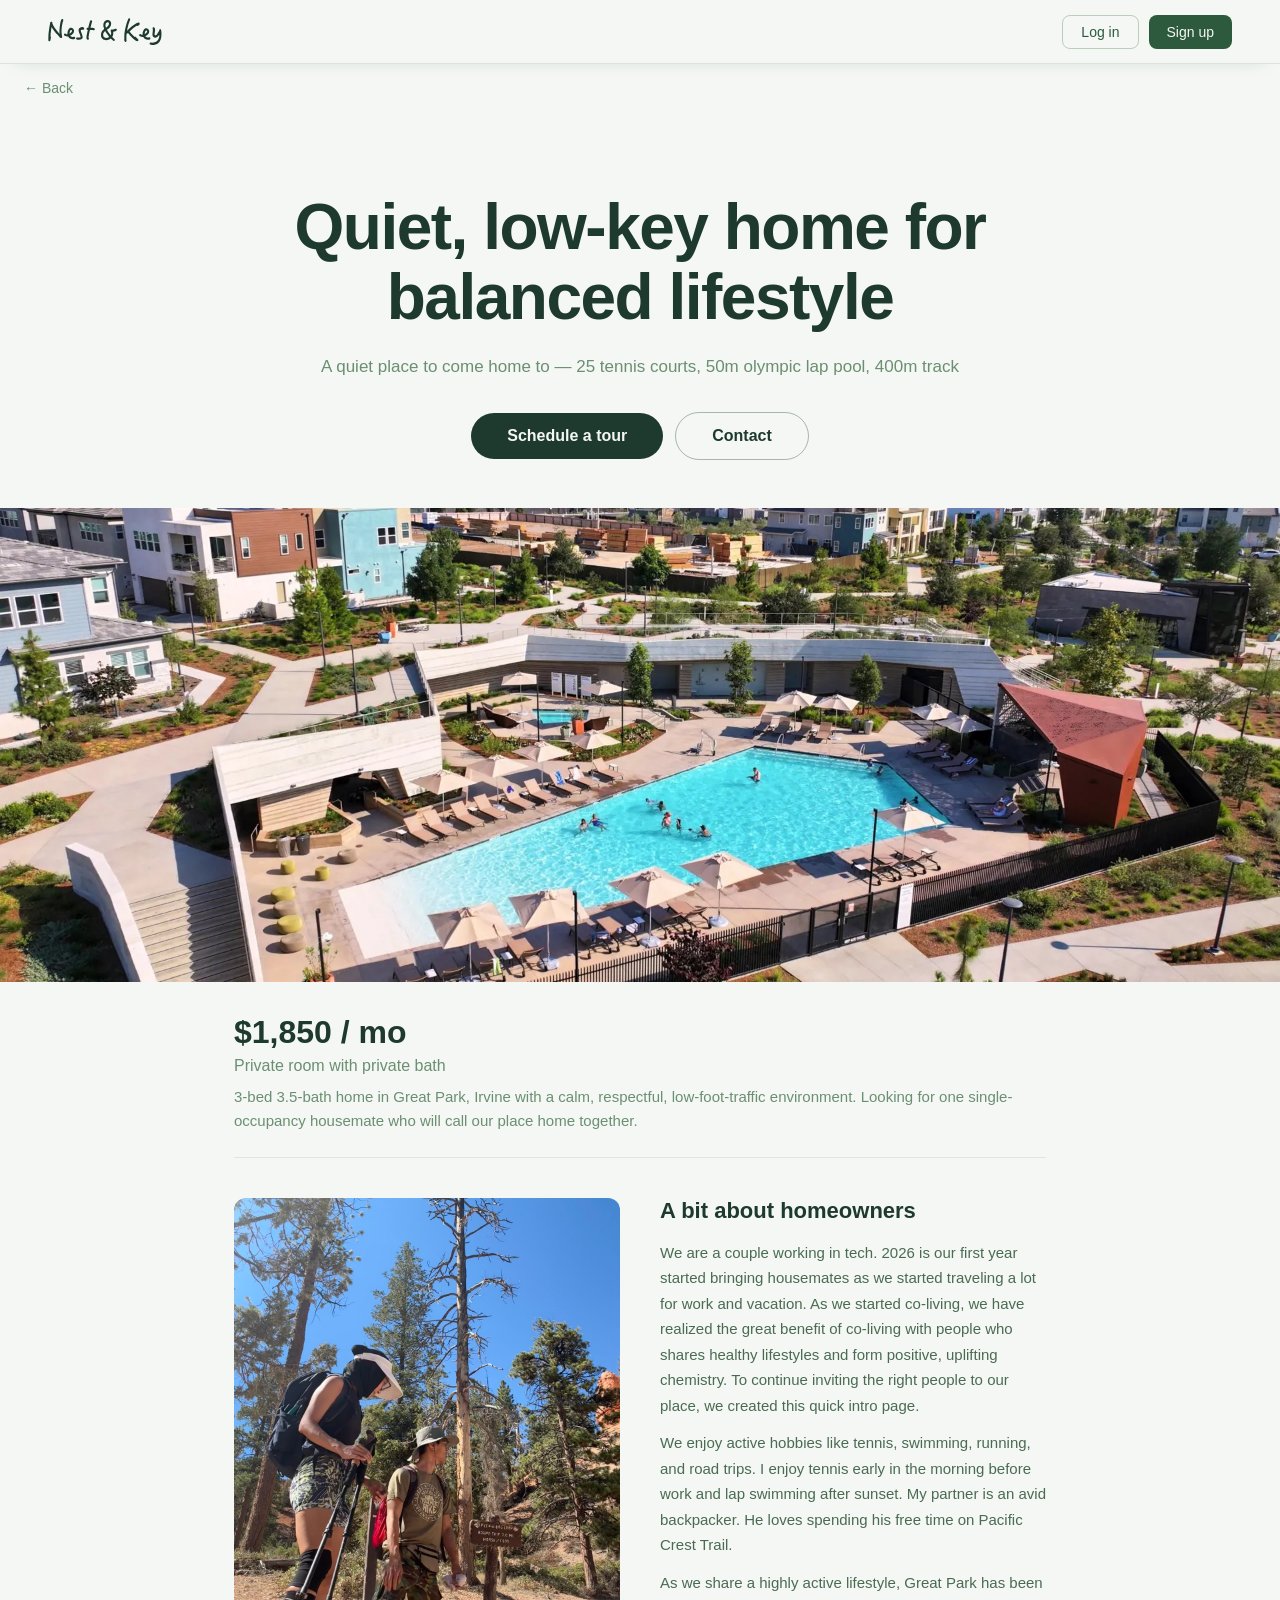
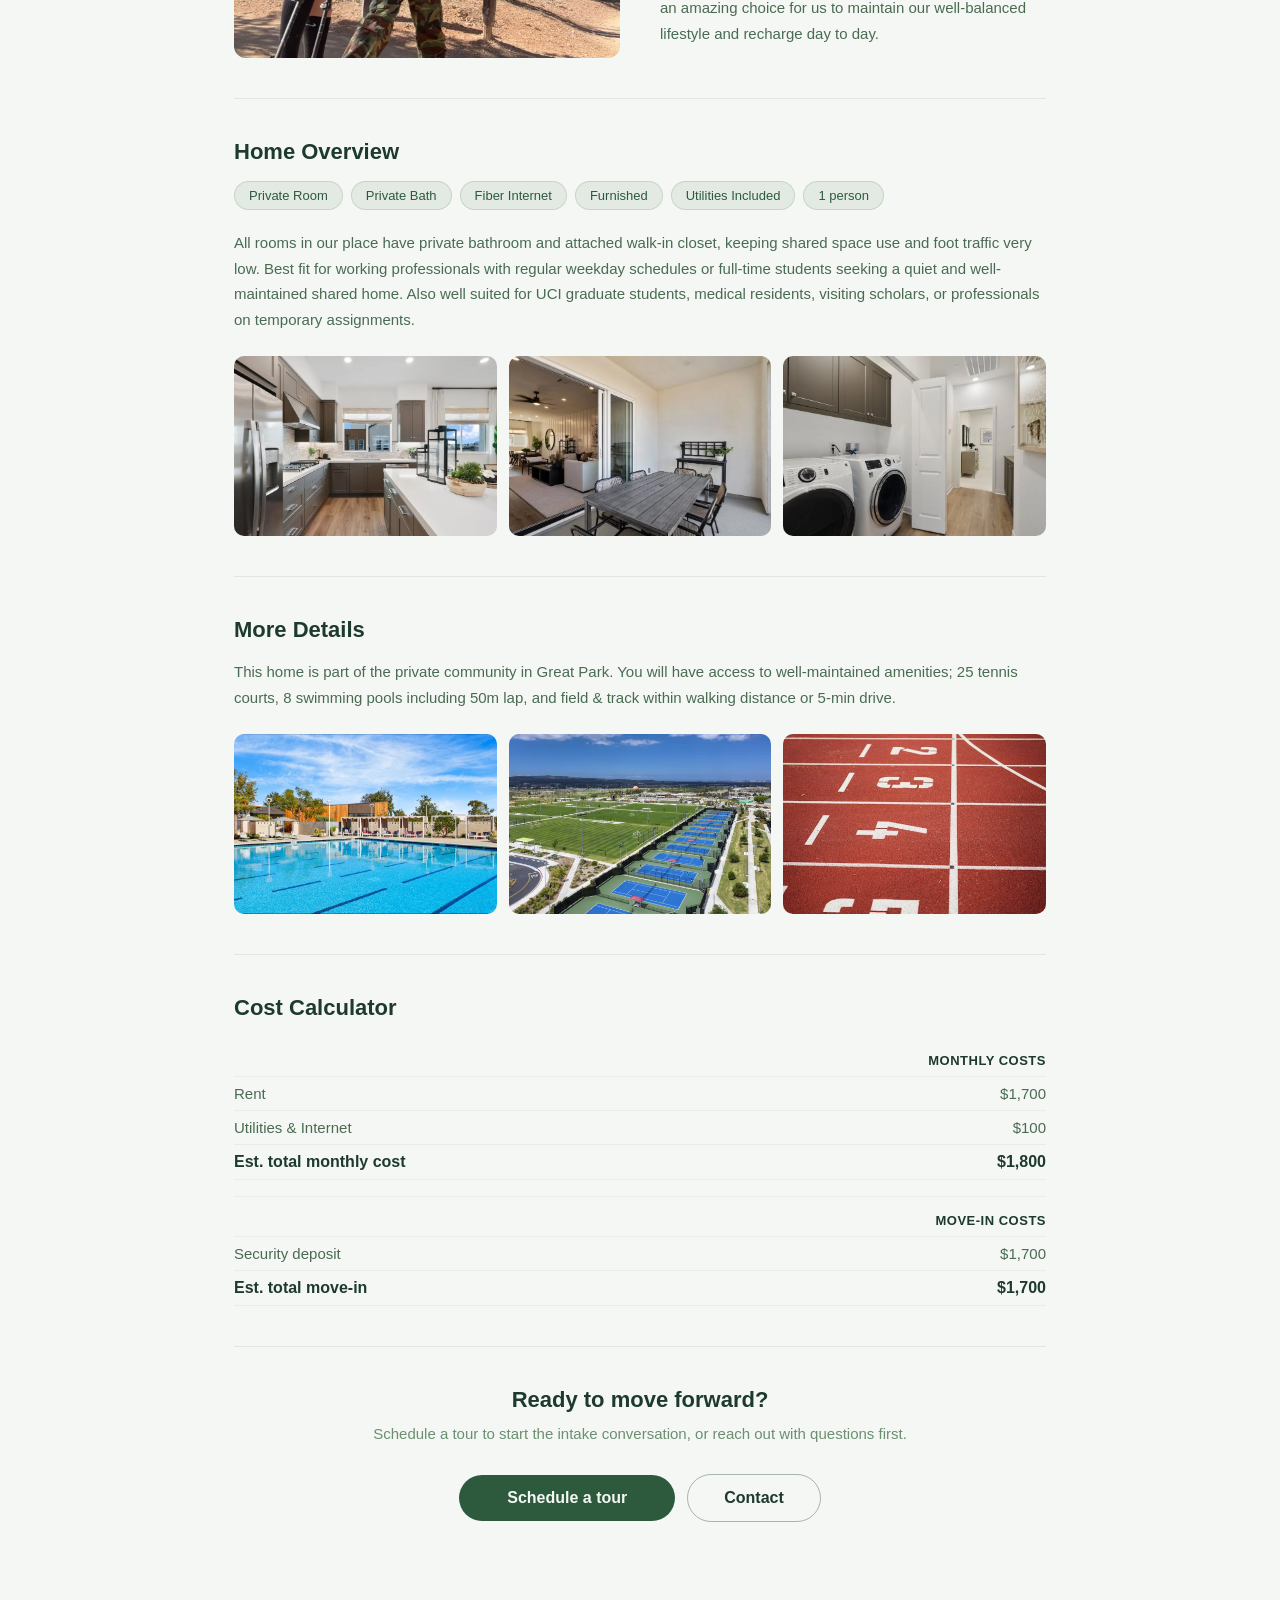
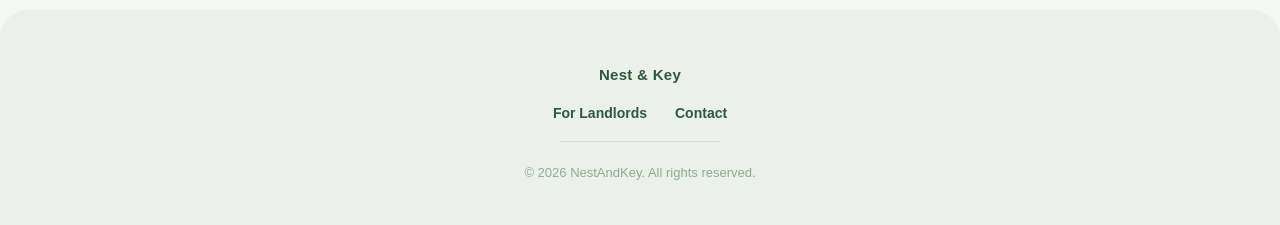
==== commit 65039c88: "Raise Nav, Footer, and About Us to body-section visual maturity Reconciled from a Claude Design hand" ====
--- a/listing-sample-socal/index.html
+++ b/listing-sample-socal/index.html
@@ -14,13 +14,25 @@
       display: flex; align-items: center; justify-content: space-between;
       padding: 0 48px; height: 64px;
       border-bottom: 1px solid rgba(80,110,80,0.15);
-      background: #F4F7F4; position: sticky; top: 0; z-index: 100;
+      background: #F4F7F4; box-shadow: 0 8px 20px -16px rgba(30,58,47,0.28); position: sticky; top: 0; z-index: 100;
     }
     .nav-left { display: flex; align-items: center; gap: 12px; }
     .nav-logo { cursor: pointer; color: #1E3A2F; text-decoration: none; }
     .nav-actions { display: flex; gap: 10px; }
-    .btn-login { padding: 8px 18px; border-radius: 8px; font-size: 14px; font-weight: 500; cursor: pointer; background: transparent; color: #2D5A3D; border: 1px solid rgba(80,130,80,0.35); }
-    .btn-signup { padding: 8px 18px; border-radius: 8px; font-size: 14px; font-weight: 500; cursor: pointer; background: #2D5A3D; color: #F4F7F4; border: none; }
+    .btn-login { padding: 8px 18px; border-radius: 8px; font-size: 14px; font-weight: 500; cursor: pointer; background: transparent; color: #2D5A3D; border: 1px solid rgba(80,130,80,0.35); transition: background 0.15s; }
+    .btn-login:hover { background: rgba(80,130,80,0.08); }
+    .btn-signup { padding: 8px 18px; border-radius: 8px; font-size: 14px; font-weight: 500; cursor: pointer; background: #2D5A3D; color: #F4F7F4; border: none; transition: background 0.15s; }
+    .btn-signup:hover { background: #3D7A52; }
+
+    /* Footer — matches the main site's footer component */
+    footer { text-align: center; padding: 56px 24px 40px; margin-top: 24px; background: #EBF0EB; border-radius: 28px 28px 0 0; }
+    .footer-mark { display: inline-block; font-size: 15px; font-weight: 700; letter-spacing: 0.3px; color: #2D5A3D; text-decoration: none; margin-bottom: 22px; }
+    .footer-mark:hover { color: #1E3A2F; text-decoration: none; }
+    .footer-links { display: flex; gap: 28px; justify-content: center; flex-wrap: wrap; margin-bottom: 20px; }
+    .footer-links a { font-size: 14px; font-weight: 600; color: #2D5A3D; text-decoration: none; }
+    .footer-links a:hover { color: #1E3A2F; text-decoration: underline; }
+    .footer-divider { width: 160px; height: 1px; background: rgba(80,110,80,0.15); margin: 0 auto 20px; }
+    .footer-meta { font-size: 13px; color: #8BAF8E; line-height: 1.7; }
 
     /* Hero */
     .hero { text-align: center; padding: 80px 48px 48px; max-width: 860px; margin: 0 auto; }
@@ -62,7 +74,17 @@
     .modal-submit { width: 100%; padding: 13px; margin-top: 6px; background: #2D5A3D; color: #F4F7F4; border: none; border-radius: 8px; font-size: 15px; font-weight: 600; cursor: pointer; }
     .modal-submit:hover { background: #3D7A52; }
     .modal-submit:disabled { opacity: 0.5; cursor: not-allowed; }
-    .modal-success { padding: 32px 24px; text-align: center; font-size: 15px; color: #2D5A3D; font-weight: 500; line-height: 1.6; }
+    /* Confirmation — shared success component (D2) */
+    .confirm { background: #EBF0EB; border: 1px solid rgba(80,130,80,0.15); border-radius: 16px; }
+    .confirm__medallion { width: 52px; height: 52px; border-radius: 50%; background: #2D5A3D; color: #fff; font-size: 24px; flex-shrink: 0; box-shadow: 0 0 0 6px rgba(45,90,61,0.10); display: flex; align-items: center; justify-content: center; }
+    .confirm__title { font-size: 22px; font-weight: 700; letter-spacing: -0.5px; color: #1E3A2F; }
+    .confirm__body { font-size: 15px; color: #4A6B52; line-height: 1.65; max-width: 320px; }
+    .confirm__meta { font-size: 12px; color: #8BAF8E; line-height: 1.5; width: 100%; margin-top: 2px; padding-top: 12px; border-top: 1px solid rgba(80,110,80,0.12); }
+    .confirm--panel { padding: 40px 32px; text-align: center; display: flex; flex-direction: column; align-items: center; gap: 14px; }
+    .confirm--compact { border-left: 3px solid #2D5A3D; padding: 18px 20px; text-align: left; display: flex; gap: 14px; align-items: flex-start; }
+    .confirm--compact .confirm__medallion { width: 36px; height: 36px; font-size: 18px; box-shadow: none; }
+    .confirm--compact .confirm__title { font-size: 16px; letter-spacing: -0.3px; }
+    .confirm--compact .confirm__body { font-size: 14px; }
 
     /* Chat popover (Schedule a tour) */
     .chat-popover .chat-header { display: flex; align-items: center; gap: 10px; padding: 16px 44px 14px 20px; border-bottom: 1px solid rgba(80,110,80,0.1); }
@@ -277,6 +299,16 @@
     </div>
 
   </div>
+
+  <footer>
+    <a class="footer-mark" href="/">Nest &amp; Key</a>
+    <div class="footer-links">
+      <a href="/landlords">For Landlords</a>
+      <a href="mailto:hello@nestandkey.ai">Contact</a>
+    </div>
+    <div class="footer-divider"></div>
+    <div class="footer-meta">© 2026 NestAndKey. All rights reserved.</div>
+  </footer>
 
   <!-- Schedule a tour — AI intake chat popover -->
   <div class="modal-overlay" id="apply-modal">
@@ -360,7 +392,11 @@
         });
       } catch (_) {}
       document.querySelector('#contact-modal .modal-body').innerHTML =
-        '<div class="modal-success">✓ Message sent — the homeowners will reach out to you by email soon.</div>';
+        '<div class="confirm confirm--panel">' +
+          '<span class="confirm__medallion">✓</span>' +
+          '<div class="confirm__title">Message sent</div>' +
+          '<p class="confirm__body">The homeowners will reach out to you by email soon.</p>' +
+        '</div>';
     }
 
     // Schedule a tour — scripted intake chat
@@ -492,7 +528,12 @@
         });
       } catch (_) {}
       document.querySelector('#apply-modal .modal-card').innerHTML =
-        '<button class="modal-close" onclick="closeModal(\'apply-modal\')" aria-label="Close">×</button><div class="modal-success">✓ You\'re in — the homeowners will reach out to <strong>' + escapeHtml(applyState.email || 'your email') + '</strong> shortly.</div>';
+        '<button class="modal-close" onclick="closeModal(\'apply-modal\')" aria-label="Close">×</button>' +
+        '<div class="confirm confirm--panel">' +
+          '<span class="confirm__medallion">✓</span>' +
+          '<div class="confirm__title">You\'re in</div>' +
+          '<p class="confirm__body">The homeowners will reach out to you to schedule a tour.</p>' +
+        '</div>';
     }
 
     document.getElementById('apply-chat-send').addEventListener('click', sendApplyChat);
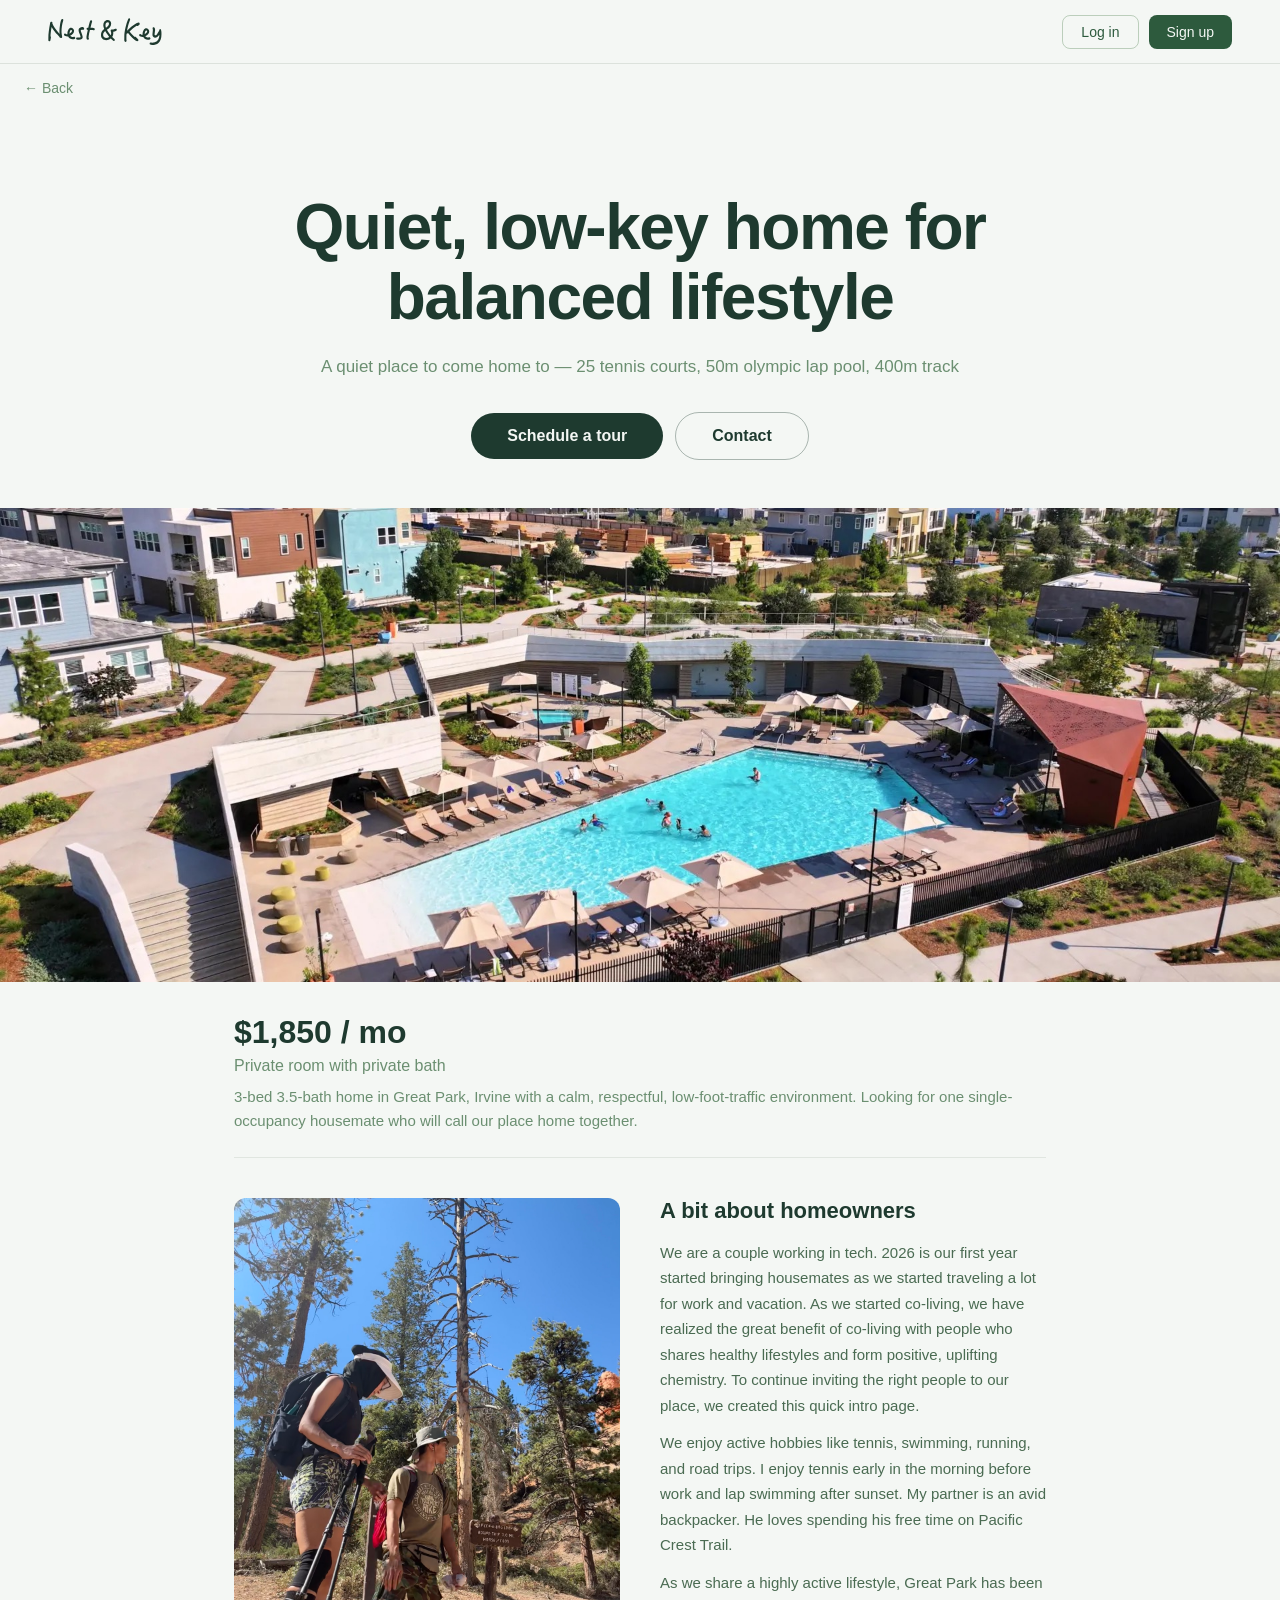
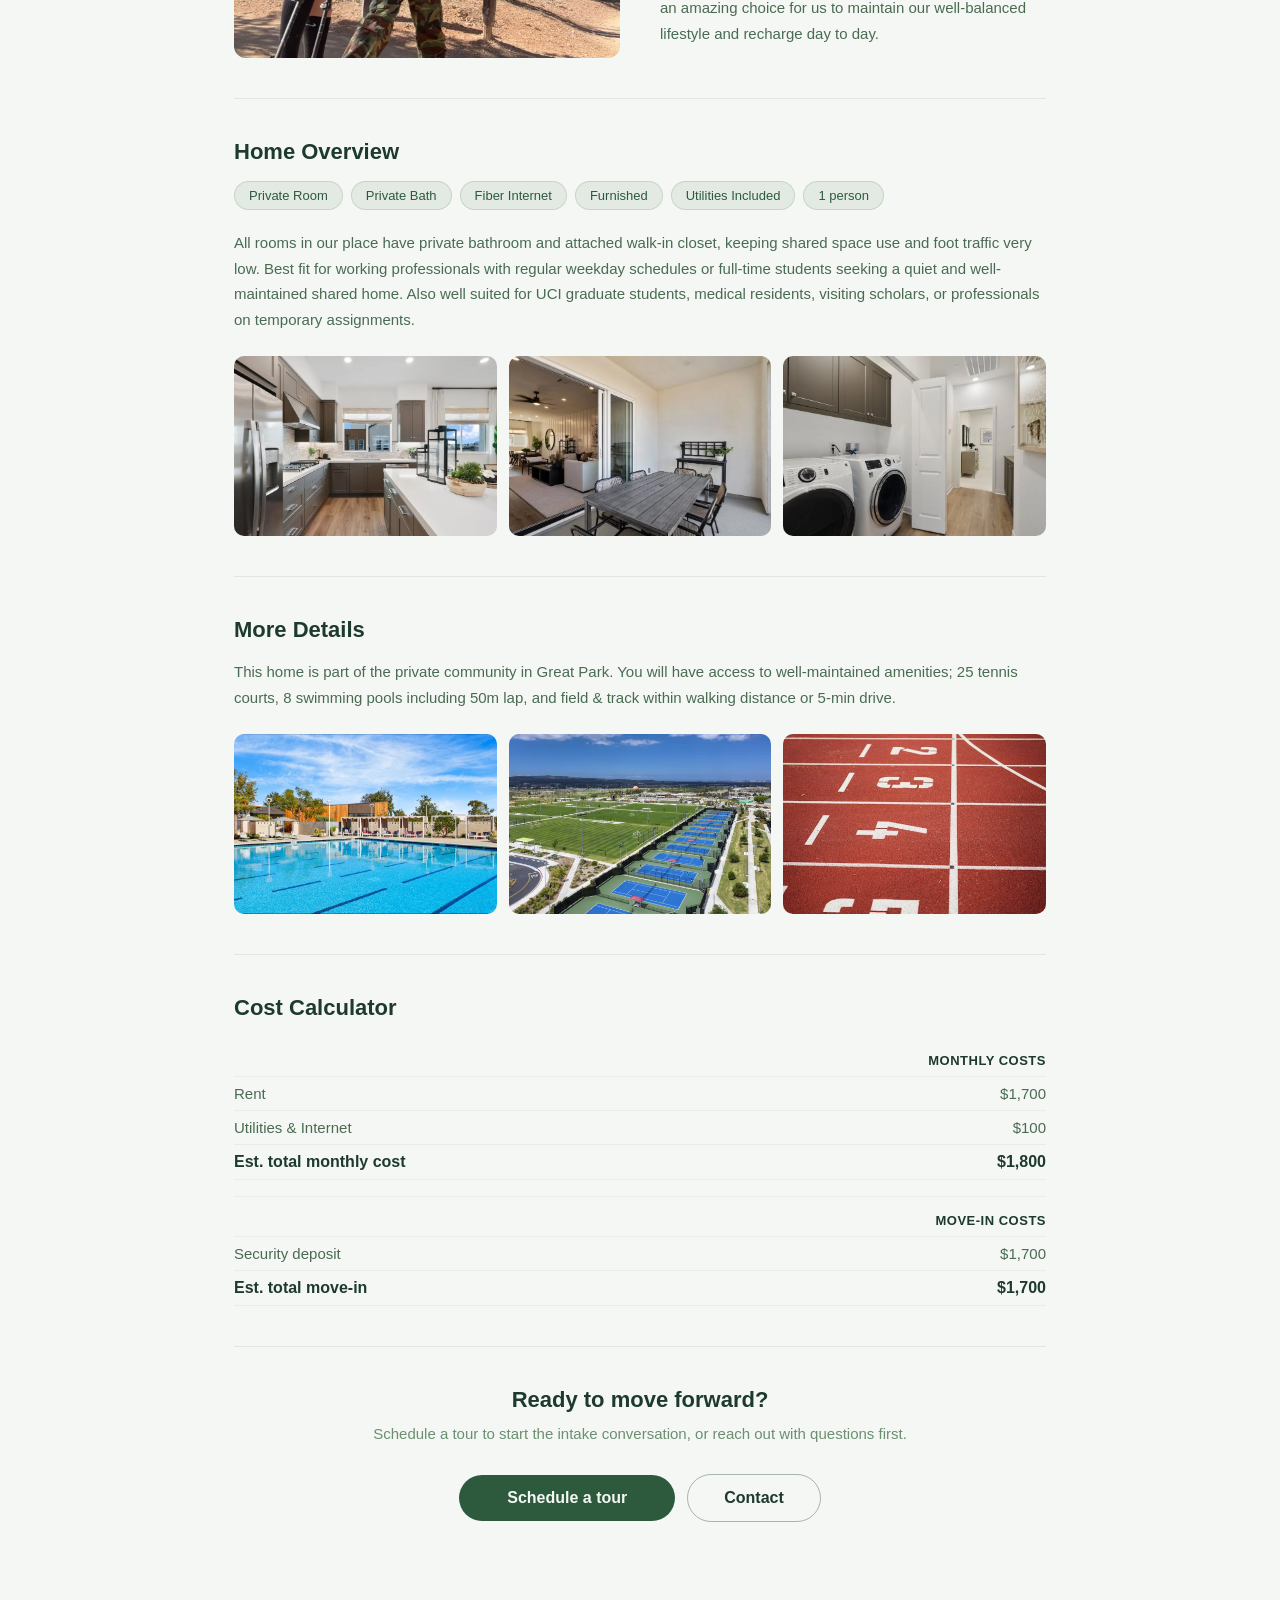
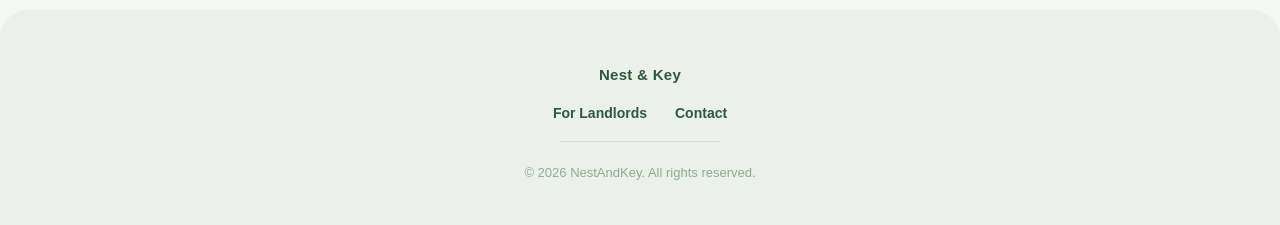
==== commit ff9b154a: "Remove nav shadow per feedback, keep centering fix User didn't like the elevation shadow added in th" ====
--- a/listing-sample-socal/index.html
+++ b/listing-sample-socal/index.html
@@ -14,7 +14,7 @@
       display: flex; align-items: center; justify-content: space-between;
       padding: 0 48px; height: 64px;
       border-bottom: 1px solid rgba(80,110,80,0.15);
-      background: #F4F7F4; box-shadow: 0 8px 20px -16px rgba(30,58,47,0.28); position: sticky; top: 0; z-index: 100;
+      background: #F4F7F4; position: sticky; top: 0; z-index: 100;
     }
     .nav-left { display: flex; align-items: center; gap: 12px; }
     .nav-logo { cursor: pointer; color: #1E3A2F; text-decoration: none; }
